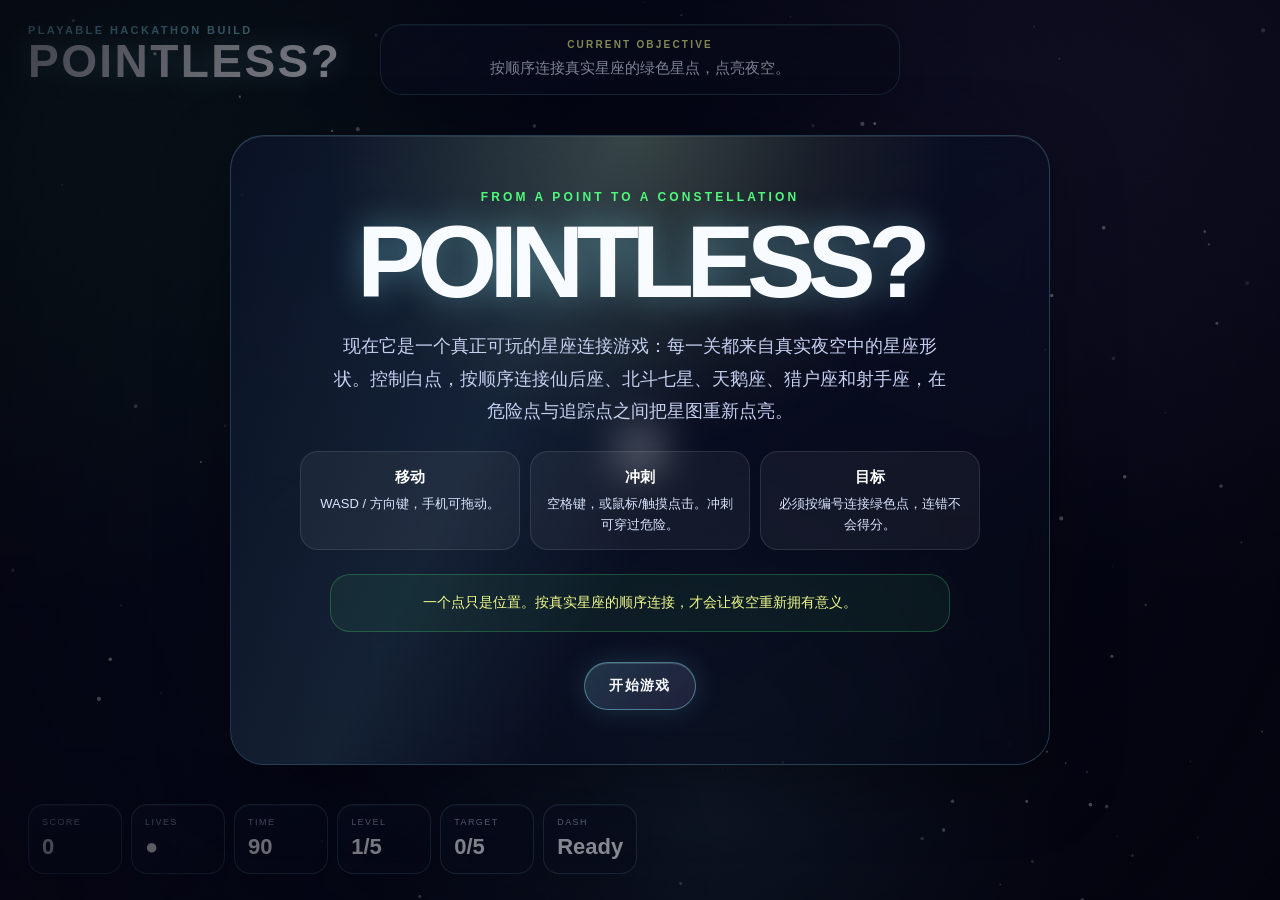
==== point-game/index.html @ 182c69a4 "Show restart prompt immediately on death" ====
<!DOCTYPE html>
<html lang="zh-CN">
<head>
  <meta charset="UTF-8">
  <meta name="viewport" content="width=device-width, initial-scale=1.0">
  <title>Pointless? — Constellation Run</title>
  <style>
    :root {
      --void: #050510;
      --text: #f8fbff;
      --muted: #95a5c8;
      --cyan: #8be9fd;
      --green: #50fa7b;
      --red: #ff5555;
      --gold: #f1fa8c;
      --violet: #bd93f9;
    }

    * {
      box-sizing: border-box;
    }

    html,
    body {
      width: 100%;
      height: 100%;
      margin: 0;
      overflow: hidden;
      background: var(--void);
      color: var(--text);
      font-family: "Trebuchet MS", "Segoe UI", sans-serif;
      user-select: none;
    }

    body::before {
      content: "";
      position: fixed;
      inset: -20%;
      background:
        radial-gradient(circle at 18% 24%, rgba(80, 250, 123, 0.13), transparent 28%),
        radial-gradient(circle at 82% 18%, rgba(189, 147, 249, 0.16), transparent 30%),
        radial-gradient(circle at 54% 78%, rgba(139, 233, 253, 0.12), transparent 26%),
        linear-gradient(135deg, #03030b 0%, #060a1f 48%, #020208 100%);
      z-index: 0;
    }

    body::after {
      content: "";
      position: fixed;
      inset: 0;
      pointer-events: none;
      opacity: 0.38;
      background-image:
        linear-gradient(rgba(255, 255, 255, 0.035) 1px, transparent 1px),
        linear-gradient(90deg, rgba(255, 255, 255, 0.032) 1px, transparent 1px);
      background-size: 46px 46px;
      mask-image: radial-gradient(circle at center, black 0%, transparent 74%);
      z-index: 1;
    }

    canvas {
      position: fixed;
      inset: 0;
      width: 100vw;
      height: 100vh;
      z-index: 2;
      touch-action: none;
    }

    .shell {
      position: relative;
      z-index: 3;
      width: 100vw;
      height: 100vh;
      pointer-events: none;
    }

    .brand {
      position: absolute;
      top: 24px;
      left: 28px;
      letter-spacing: 0.15em;
      text-transform: uppercase;
    }

    .brand__eyebrow {
      color: var(--cyan);
      font-size: 11px;
      font-weight: 800;
      opacity: 0.9;
    }

    .brand__title {
      margin-top: 4px;
      font-size: clamp(26px, 3.6vw, 56px);
      line-height: 0.92;
      font-weight: 900;
      text-shadow: 0 0 26px rgba(139, 233, 253, 0.4);
    }

    .hud {
      position: absolute;
      left: 28px;
      bottom: 26px;
      display: grid;
      grid-template-columns: repeat(6, minmax(86px, 1fr));
      gap: 9px;
      max-width: min(820px, calc(100vw - 56px));
    }

    .metric,
    .guide,
    .overlay__panel,
    .objective {
      border: 1px solid rgba(139, 233, 253, 0.22);
      background: linear-gradient(145deg, rgba(11, 18, 42, 0.76), rgba(7, 10, 24, 0.42));
      box-shadow: 0 20px 70px rgba(0, 0, 0, 0.35), inset 0 1px 0 rgba(255, 255, 255, 0.08);
      backdrop-filter: blur(18px);
    }

    .metric {
      min-height: 70px;
      padding: 12px 13px;
      border-radius: 16px;
    }

    .metric__label {
      font-size: 9px;
      color: var(--muted);
      letter-spacing: 0.16em;
      text-transform: uppercase;
    }

    .metric__value {
      margin-top: 7px;
      font-size: 22px;
      font-weight: 900;
      color: var(--text);
      white-space: nowrap;
    }

    .objective {
      position: absolute;
      left: 50%;
      top: 24px;
      transform: translateX(-50%);
      width: min(520px, calc(100vw - 56px));
      padding: 14px 18px;
      border-radius: 22px;
      text-align: center;
    }

    .objective__label {
      color: var(--gold);
      font-size: 10px;
      font-weight: 900;
      letter-spacing: 0.22em;
      text-transform: uppercase;
    }

    .objective__text {
      margin-top: 7px;
      color: #dfe7ff;
      font-size: 15px;
      line-height: 1.5;
    }

    .guide {
      display: none;
      position: absolute;
      top: 24px;
      right: 28px;
      width: min(330px, calc(100vw - 56px));
      padding: 17px;
      border-radius: 24px;
    }

    .guide h2 {
      margin: 0 0 10px;
      font-size: 15px;
      letter-spacing: 0.12em;
      text-transform: uppercase;
    }

    .guide p {
      margin: 0 0 12px;
      color: var(--muted);
      font-size: 13px;
      line-height: 1.65;
    }

    .legend {
      display: grid;
      gap: 8px;
    }

    .legend__item {
      display: flex;
      align-items: center;
      gap: 10px;
      color: #cbd5f5;
      font-size: 13px;
    }

    .dot {
      width: 10px;
      height: 10px;
      border-radius: 50%;
      box-shadow: 0 0 18px currentColor;
      flex: none;
    }

    .dot--energy { color: var(--cyan); background: var(--cyan); }
    .dot--target { color: var(--green); background: var(--green); }
    .dot--danger { color: var(--red); background: var(--red); }
    .dot--player { color: white; background: white; }
    .dot--enemy { color: var(--violet); background: var(--violet); }

    .overlay {
      position: fixed;
      inset: 0;
      z-index: 4;
      display: grid;
      place-items: center;
      padding: 24px;
      background: radial-gradient(circle at center, rgba(5, 5, 16, 0.12), rgba(5, 5, 16, 0.78));
      pointer-events: auto;
      transition: opacity 0.35s ease, transform 0.35s ease;
    }

    .overlay.is-hidden {
      opacity: 0;
      transform: scale(1.02);
      pointer-events: none;
    }

    .overlay__panel {
      width: min(820px, 100%);
      max-height: calc(100vh - 48px);
      overflow-y: auto;
      padding: clamp(24px, 5vw, 54px);
      border-radius: 34px;
      text-align: center;
      position: relative;
    }

    .overlay__panel::before {
      content: "";
      position: absolute;
      inset: 0;
      background:
        linear-gradient(115deg, transparent 0%, rgba(139, 233, 253, 0.1) 35%, transparent 54%),
        radial-gradient(circle at 50% 0%, rgba(241, 250, 140, 0.16), transparent 42%);
      pointer-events: none;
    }

    .overlay__content {
      position: relative;
      z-index: 1;
    }

    .kicker {
      margin: 0 0 12px;
      color: var(--green);
      font-size: 12px;
      font-weight: 900;
      letter-spacing: 0.26em;
      text-transform: uppercase;
    }

    h1 {
      margin: 0;
      font-size: clamp(42px, 8vw, 104px);
      line-height: 0.9;
      letter-spacing: -0.075em;
      text-transform: uppercase;
      text-shadow: 0 0 34px rgba(139, 233, 253, 0.42);
    }

    .subtitle {
      width: min(620px, 100%);
      margin: 22px auto 0;
      color: #c5cff0;
      font-size: clamp(15px, 2vw, 18px);
      line-height: 1.8;
    }

    .quote {
      margin: 24px auto 0;
      padding: 16px 18px;
      width: min(620px, 100%);
      border: 1px solid rgba(80, 250, 123, 0.24);
      border-radius: 20px;
      color: var(--gold);
      background: rgba(80, 250, 123, 0.06);
      font-size: 14px;
      line-height: 1.7;
    }

    .control-grid {
      display: grid;
      grid-template-columns: repeat(3, 1fr);
      gap: 10px;
      width: min(680px, 100%);
      margin: 24px auto 0;
    }

    .control-card {
      padding: 13px;
      border: 1px solid rgba(255, 255, 255, 0.1);
      border-radius: 18px;
      background: rgba(255, 255, 255, 0.052);
      color: #d9e4ff;
      font-size: 13px;
      line-height: 1.6;
    }

    .control-card strong {
      display: block;
      color: #fff;
      font-size: 15px;
      margin-bottom: 5px;
    }

    .button-row {
      display: flex;
      justify-content: center;
      gap: 12px;
      margin-top: 30px;
      flex-wrap: wrap;
    }

    button {
      pointer-events: auto;
      border: 1px solid rgba(139, 233, 253, 0.42);
      border-radius: 999px;
      padding: 14px 24px;
      color: var(--text);
      background: linear-gradient(135deg, rgba(139, 233, 253, 0.18), rgba(189, 147, 249, 0.12));
      box-shadow: 0 0 28px rgba(139, 233, 253, 0.16), inset 0 1px 0 rgba(255, 255, 255, 0.14);
      font-size: 14px;
      font-weight: 900;
      letter-spacing: 0.1em;
      text-transform: uppercase;
      cursor: pointer;
      transition: transform 0.2s ease, border-color 0.2s ease, box-shadow 0.2s ease;
    }

    button:hover {
      transform: translateY(-2px);
      border-color: rgba(80, 250, 123, 0.72);
      box-shadow: 0 0 36px rgba(80, 250, 123, 0.22), inset 0 1px 0 rgba(255, 255, 255, 0.18);
    }

    .restart-button {
      min-width: 190px;
      color: #06140b;
      border-color: rgba(80, 250, 123, 0.82);
      background: linear-gradient(135deg, #50fa7b, #f1fa8c);
      box-shadow: 0 0 36px rgba(80, 250, 123, 0.28), inset 0 1px 0 rgba(255, 255, 255, 0.36);
    }

    .ghost-button {
      color: #c8d3f8;
      background: rgba(255, 255, 255, 0.04);
    }

    .result-grid {
      display: grid;
      grid-template-columns: repeat(4, 1fr);
      gap: 12px;
      margin: 28px auto 0;
      max-width: 660px;
    }

    .result-card {
      padding: 14px;
      border: 1px solid rgba(255, 255, 255, 0.11);
      border-radius: 18px;
      background: rgba(255, 255, 255, 0.055);
    }

    .result-card span {
      display: block;
      color: var(--muted);
      font-size: 10px;
      letter-spacing: 0.16em;
      text-transform: uppercase;
    }

    .result-card strong {
      display: block;
      margin-top: 8px;
      font-size: 24px;
    }

    .toast {
      position: absolute;
      left: 50%;
      top: 18%;
      transform: translate(-50%, -20px);
      padding: 10px 16px;
      border-radius: 999px;
      background: rgba(5, 5, 16, 0.72);
      border: 1px solid rgba(241, 250, 140, 0.3);
      color: var(--gold);
      font-size: 13px;
      letter-spacing: 0.08em;
      opacity: 0;
      transition: opacity 0.24s ease, transform 0.24s ease;
    }

    .toast.is-visible {
      opacity: 1;
      transform: translate(-50%, 0);
    }

    .shake {
      animation: shake 0.34s ease;
    }

    @keyframes shake {
      0%, 100% { transform: translate(0, 0); }
      20% { transform: translate(-8px, 4px); }
      40% { transform: translate(7px, -5px); }
      60% { transform: translate(-5px, -3px); }
      80% { transform: translate(4px, 6px); }
    }

    @media (max-width: 980px) {
      .objective {
        top: 104px;
      }

      .guide {
        display: none;
      }

      .hud {
        left: 14px;
        right: 14px;
        bottom: 14px;
        max-width: none;
        grid-template-columns: repeat(3, 1fr);
      }
    }

    @media (max-width: 640px) {
      .brand {
        top: 16px;
        left: 16px;
      }

      .objective {
        top: 92px;
        width: calc(100vw - 28px);
        padding: 10px 12px;
      }

      .objective__text {
        font-size: 13px;
      }

      .hud {
        grid-template-columns: repeat(2, 1fr);
      }

      .metric {
        min-height: auto;
        padding: 9px 11px;
      }

      .metric__value {
        font-size: 18px;
      }

      .control-grid,
      .result-grid {
        grid-template-columns: 1fr;
      }
    }
  </style>
</head>
<body>
  <canvas id="gameCanvas"></canvas>

  <main class="shell" id="shell">
    <section class="brand" aria-label="游戏标题">
      <div class="brand__eyebrow">Playable Hackathon Build</div>
      <div class="brand__title">Pointless?</div>
    </section>

    <section class="objective" aria-label="当前目标">
      <div class="objective__label">Current Objective</div>
      <div class="objective__text" id="objectiveText">按顺序连接真实星座的绿色星点，点亮夜空。</div>
    </section>

    <aside class="guide" aria-label="游戏说明">
      <h2>真正玩法</h2>
      <p>你要按顺序连接真实星座的编号星点，收集能量，躲避敌人。从仙后座的 W 形开始，一路点亮北斗、天鹅、猎户和射手。</p>
      <div class="legend">
        <div class="legend__item"><span class="dot dot--player"></span>白点：玩家</div>
        <div class="legend__item"><span class="dot dot--target"></span>绿色编号点：下一个目标</div>
        <div class="legend__item"><span class="dot dot--energy"></span>青色点：能量与分数</div>
        <div class="legend__item"><span class="dot dot--danger"></span>红色点：危险障碍</div>
        <div class="legend__item"><span class="dot dot--enemy"></span>紫色点：追踪敌人</div>
      </div>
    </aside>

    <section class="hud" aria-label="游戏状态">
      <div class="metric">
        <div class="metric__label">Score</div>
        <div class="metric__value" id="scoreValue">0</div>
      </div>
      <div class="metric">
        <div class="metric__label">Lives</div>
        <div class="metric__value" id="livesValue">●●●</div>
      </div>
      <div class="metric">
        <div class="metric__label">Time</div>
        <div class="metric__value" id="timeValue">90</div>
      </div>
      <div class="metric">
        <div class="metric__label">Level</div>
        <div class="metric__value" id="levelValue">1/3</div>
      </div>
      <div class="metric">
        <div class="metric__label">Target</div>
        <div class="metric__value" id="targetValue">1/5</div>
      </div>
      <div class="metric">
        <div class="metric__label">Dash</div>
        <div class="metric__value" id="dashValue">Ready</div>
      </div>
    </section>

    <div class="toast" id="toast">Constellation Complete</div>
  </main>

  <section class="overlay" id="startOverlay" aria-label="开始游戏">
    <div class="overlay__panel">
      <div class="overlay__content">
        <p class="kicker">From a point to a constellation</p>
        <h1>Pointless?</h1>
        <p class="subtitle">现在它是一个真正可玩的星座连接游戏：每一关都来自真实夜空中的星座形状。控制白点，按顺序连接仙后座、北斗七星、天鹅座、猎户座和射手座，在危险点与追踪点之间把星图重新点亮。</p>
        <div class="control-grid">
          <div class="control-card"><strong>移动</strong>WASD / 方向键，手机可拖动。</div>
          <div class="control-card"><strong>冲刺</strong>空格键，或鼠标/触摸点击。冲刺可穿过危险。</div>
          <div class="control-card"><strong>目标</strong>必须按编号连接绿色点，连错不会得分。</div>
        </div>
        <div class="quote">一个点只是位置。按真实星座的顺序连接，才会让夜空重新拥有意义。</div>
        <div class="button-row">
          <button id="startButton">开始游戏</button>
        </div>
      </div>
    </div>
  </section>

  <section class="overlay is-hidden" id="endOverlay" aria-label="游戏结束">
    <div class="overlay__panel">
      <div class="overlay__content">
        <p class="kicker" id="endKicker">Run Complete</p>
        <h1 id="endTitle">Meaning</h1>
        <p class="subtitle" id="resultText">你从一个点开始，最终留下了一片星座。</p>
        <div class="result-grid">
          <div class="result-card">
            <span>Final Score</span>
            <strong id="finalScore">0</strong>
          </div>
          <div class="result-card">
            <span>Star Maps</span>
            <strong id="finalLevel">0/5</strong>
          </div>
          <div class="result-card">
            <span>Connected</span>
            <strong id="finalConnected">0</strong>
          </div>
          <div class="result-card">
            <span>Best</span>
            <strong id="bestScore">0</strong>
          </div>
        </div>
        <div class="quote">你不是为了成为最大的点，而是为了照着真实星图找到正确的连接。</div>
        <div class="button-row">
          <button class="restart-button" id="restartButton">重新开始</button>
          <button class="ghost-button" id="backButton">回到开场</button>
        </div>
      </div>
    </div>
  </section>

  <script>
    const canvas = document.getElementById('gameCanvas');
    const ctx = canvas.getContext('2d');
    const shell = document.getElementById('shell');
    const startOverlay = document.getElementById('startOverlay');
    const endOverlay = document.getElementById('endOverlay');
    const startButton = document.getElementById('startButton');
    const restartButton = document.getElementById('restartButton');
    const backButton = document.getElementById('backButton');
    const scoreValue = document.getElementById('scoreValue');
    const livesValue = document.getElementById('livesValue');
    const timeValue = document.getElementById('timeValue');
    const levelValue = document.getElementById('levelValue');
    const targetValue = document.getElementById('targetValue');
    const dashValue = document.getElementById('dashValue');
    const objectiveText = document.getElementById('objectiveText');
    const finalScore = document.getElementById('finalScore');
    const finalLevel = document.getElementById('finalLevel');
    const finalConnected = document.getElementById('finalConnected');
    const bestScore = document.getElementById('bestScore');
    const resultText = document.getElementById('resultText');
    const endKicker = document.getElementById('endKicker');
    const endTitle = document.getElementById('endTitle');
    const toast = document.getElementById('toast');

    const colors = {
      energy: '#8be9fd',
      target: '#50fa7b',
      danger: '#ff5555',
      enemy: '#bd93f9',
      gold: '#f1fa8c',
      player: '#ffffff'
    };

    const keys = new Set();
    const pointer = { active: false, x: 0, y: 0 };

    const levels = [
      {
        name: '仙后座',
        englishName: 'Cassiopeia',
        title: 'W Shape',
        description: '连接经典 W 形星图，学会按顺序让点产生形状。',
        hazards: 5,
        enemies: 0,
        energy: 8,
        timeBonus: 12,
        stars: [
          { x: 0.16, y: 0.38, label: 'Schedar' },
          { x: 0.31, y: 0.56, label: 'Caph' },
          { x: 0.48, y: 0.40, label: 'Gamma Cas' },
          { x: 0.65, y: 0.56, label: 'Ruchbah' },
          { x: 0.84, y: 0.38, label: 'Segin' }
        ],
        path: [0, 1, 2, 3, 4]
      },
      {
        name: '北斗七星',
        englishName: 'Big Dipper',
        title: 'Seven Stars',
        description: '连接斗身与斗柄，完成最容易被认出的七星勺形。',
        hazards: 8,
        enemies: 1,
        energy: 9,
        timeBonus: 16,
        stars: [
          { x: 0.18, y: 0.42, label: '天枢' },
          { x: 0.30, y: 0.30, label: '天璇' },
          { x: 0.46, y: 0.39, label: '天玑' },
          { x: 0.36, y: 0.56, label: '天权' },
          { x: 0.56, y: 0.57, label: '玉衡' },
          { x: 0.72, y: 0.48, label: '开阳' },
          { x: 0.86, y: 0.34, label: '摇光' }
        ],
        path: [0, 1, 2, 3, 4, 5, 6]
      },
      {
        name: '天鹅座',
        englishName: 'Cygnus',
        title: 'Northern Cross',
        description: '从尾羽到长颈，再展开双翼，完成北十字。',
        hazards: 10,
        enemies: 1,
        energy: 8,
        timeBonus: 18,
        stars: [
          { x: 0.50, y: 0.18, label: 'Deneb' },
          { x: 0.50, y: 0.42, label: 'Sadr' },
          { x: 0.50, y: 0.78, label: 'Albireo' },
          { x: 0.22, y: 0.46, label: 'Gienah' },
          { x: 0.78, y: 0.38, label: 'Delta Cygni' }
        ],
        path: [0, 1, 2, 1, 3, 1, 4]
      },
      {
        name: '猎户座',
        englishName: 'Orion',
        title: 'Hunter',
        description: '连接肩、腰带与脚，完成冬季夜空中最有辨识度的猎人。',
        hazards: 12,
        enemies: 2,
        energy: 8,
        timeBonus: 20,
        stars: [
          { x: 0.28, y: 0.22, label: 'Betelgeuse' },
          { x: 0.70, y: 0.25, label: 'Bellatrix' },
          { x: 0.62, y: 0.76, label: 'Rigel' },
          { x: 0.30, y: 0.72, label: 'Saiph' },
          { x: 0.42, y: 0.47, label: 'Alnitak' },
          { x: 0.50, y: 0.50, label: 'Alnilam' },
          { x: 0.58, y: 0.53, label: 'Mintaka' },
          { x: 0.49, y: 0.64, label: 'M42' }
        ],
        path: [0, 1, 6, 5, 4, 3, 2, 6, 5, 7]
      },
      {
        name: '射手座',
        englishName: 'Sagittarius',
        title: 'Teapot',
        description: '画出银河旁的茶壶：壶身、壶嘴与壶柄都要连上。',
        hazards: 11,
        enemies: 2,
        energy: 7,
        timeBonus: 22,
        stars: [
          { x: 0.28, y: 0.70, label: 'Kaus Australis' },
          { x: 0.28, y: 0.46, label: 'Kaus Media' },
          { x: 0.38, y: 0.25, label: 'Kaus Borealis' },
          { x: 0.62, y: 0.32, label: 'Phi Sgr' },
          { x: 0.72, y: 0.50, label: 'Nunki' },
          { x: 0.58, y: 0.72, label: 'Ascella' },
          { x: 0.13, y: 0.42, label: 'Alnasl' },
          { x: 0.85, y: 0.62, label: 'Tau Sgr' }
        ],
        path: [6, 1, 2, 3, 4, 7, 5, 0, 1, 4, 5]
      }
    ];

    const state = {
      mode: 'ready',
      score: 0,
      lives: 1,
      timeLeft: 90,
      connectedCount: 0,
      levelIndex: 0,
      targetIndex: 0,
      best: Number(localStorage.getItem('pointlessPlayableBest') || 0),
      targets: [],
      energies: [],
      hazards: [],
      enemies: [],
      links: [],
      particles: [],
      stars: [],
      lastTime: 0,
      toastTimer: 0,
      levelFlash: 0,
      player: {
        x: 0,
        y: 0,
        vx: 0,
        vy: 0,
        radius: 11,
        speed: 290,
        invincibleUntil: 0,
        dashCooldown: 0,
        dashTime: 0,
        dashAngle: 0
      }
    };

    function resize() {
      const dpr = Math.min(window.devicePixelRatio || 1, 2);
      canvas.width = Math.floor(window.innerWidth * dpr);
      canvas.height = Math.floor(window.innerHeight * dpr);
      canvas.style.width = window.innerWidth + 'px';
      canvas.style.height = window.innerHeight + 'px';
      ctx.setTransform(dpr, 0, 0, dpr, 0, 0);
      createStars();
    }

    function createStars() {
      const count = Math.floor(Math.min(190, Math.max(90, window.innerWidth * window.innerHeight / 8500)));
      state.stars = Array.from({ length: count }, () => ({
        x: Math.random() * window.innerWidth,
        y: Math.random() * window.innerHeight,
        size: Math.random() * 1.8 + 0.3,
        speed: Math.random() * 0.18 + 0.04,
        alpha: Math.random() * 0.55 + 0.18
      }));
    }

    function rand(min, max) {
      return Math.random() * (max - min) + min;
    }

    function clamp(value, min, max) {
      return Math.max(min, Math.min(max, value));
    }

    function distance(a, b) {
      return Math.hypot(a.x - b.x, a.y - b.y);
    }

    function isTooClose(x, y, list, minDistance) {
      return list.some((item) => Math.hypot(item.x - x, item.y - y) < minDistance);
    }

    function getPlayBounds() {
      const compact = window.innerWidth < 640;
      const paddingX = compact ? 34 : 120;
      const top = compact ? 150 : 132;
      const bottom = compact ? 178 : 142;
      return {
        x: paddingX,
        y: top,
        width: Math.max(260, window.innerWidth - paddingX * 2),
        height: Math.max(230, window.innerHeight - top - bottom)
      };
    }

    function mapConstellation(level) {
      const bounds = getPlayBounds();
      const xs = level.stars.map((star) => star.x);
      const ys = level.stars.map((star) => star.y);
      const minX = Math.min(...xs);
      const maxX = Math.max(...xs);
      const minY = Math.min(...ys);
      const maxY = Math.max(...ys);
      const sourceWidth = Math.max(0.01, maxX - minX);
      const sourceHeight = Math.max(0.01, maxY - minY);
      const scale = Math.min(bounds.width / sourceWidth, bounds.height / sourceHeight);
      const width = sourceWidth * scale;
      const height = sourceHeight * scale;
      const offsetX = bounds.x + (bounds.width - width) / 2;
      const offsetY = bounds.y + (bounds.height - height) / 2;
      return level.stars.map((star) => ({
        x: offsetX + (star.x - minX) * scale,
        y: offsetY + (star.y - minY) * scale,
        label: star.label
      }));
    }

    function distanceToSegment(point, a, b) {
      const dx = b.x - a.x;
      const dy = b.y - a.y;
      const lengthSq = dx * dx + dy * dy;
      if (!lengthSq) return Math.hypot(point.x - a.x, point.y - a.y);
      const t = clamp(((point.x - a.x) * dx + (point.y - a.y) * dy) / lengthSq, 0, 1);
      const x = a.x + dx * t;
      const y = a.y + dy * t;
      return Math.hypot(point.x - x, point.y - y);
    }

    function getNearestPathDistance(position) {
      let nearest = Infinity;
      for (let i = 1; i < state.targets.length; i += 1) {
        nearest = Math.min(nearest, distanceToSegment(position, state.targets[i - 1], state.targets[i]));
      }
      return nearest;
    }

    function isNearConstellationPath(position, distanceLimit = 58) {
      return getNearestPathDistance(position) < distanceLimit;
    }

    function randomPosition(existing, minDistance = 95, options = {}) {
      const bounds = getPlayBounds();
      const avoidPath = Boolean(options.avoidPath);
      const pathDistance = options.pathDistance || 58;
      let bestPosition = null;
      let bestScore = -Infinity;
      for (let i = 0; i < 120; i += 1) {
        const x = rand(bounds.x, bounds.x + bounds.width);
        const y = rand(bounds.y, bounds.y + bounds.height);
        const position = { x, y };
        const nearestObject = existing.reduce((nearest, item) => Math.min(nearest, Math.hypot(item.x - x, item.y - y)), Infinity);
        const nearestPath = avoidPath ? getNearestPathDistance(position) : pathDistance + 80;
        const score = nearestObject + nearestPath * 0.85;
        if (score > bestScore) {
          bestScore = score;
          bestPosition = position;
        }
        if (nearestObject < minDistance) continue;
        if (avoidPath && nearestPath < pathDistance) continue;
        return position;
      }
      return bestPosition || {
        x: rand(bounds.x, bounds.x + bounds.width),
        y: rand(bounds.y, bounds.y + bounds.height)
      };
    }

    function createBurst(x, y, color, amount = 18, force = 1) {
      for (let i = 0; i < amount; i += 1) {
        const angle = Math.random() * Math.PI * 2;
        const speed = rand(0.8, 4.4) * force;
        state.particles.push({
          x,
          y,
          vx: Math.cos(angle) * speed,
          vy: Math.sin(angle) * speed,
          radius: rand(1.1, 3.7),
          life: rand(0.45, 0.95),
          maxLife: 1,
          color
        });
      }
    }

    function resetGame() {
      state.mode = 'playing';
      state.score = 0;
      state.lives = 1;
      state.timeLeft = 90;
      state.connectedCount = 0;
      state.levelIndex = 0;
      state.targetIndex = 0;
      state.links = [];
      state.particles = [];
      state.toastTimer = 0;
      state.levelFlash = 0;
      const player = state.player;
      player.x = window.innerWidth / 2;
      player.y = window.innerHeight / 2;
      player.vx = 0;
      player.vy = 0;
      player.invincibleUntil = performance.now() + 900;
      player.dashCooldown = 0;
      player.dashTime = 0;
      loadLevel(0);
      updateHud();
      showToast('从第一颗星开始点亮星座');
    }

    function placePlayerForLevel(mappedStars, level) {
      const firstStar = mappedStars[level.path[0]];
      const bounds = getPlayBounds();
      const center = {
        x: bounds.x + bounds.width / 2,
        y: bounds.y + bounds.height / 2
      };
      let dx = center.x - firstStar.x;
      let dy = center.y - firstStar.y;
      let len = Math.hypot(dx, dy);
      if (len < 1) {
        dx = 0;
        dy = 1;
        len = 1;
      }
      const player = state.player;
      player.x = clamp(firstStar.x + dx / len * 92, 24, window.innerWidth - 24);
      player.y = clamp(firstStar.y + dy / len * 92, 24, window.innerHeight - 24);
      player.vx = 0;
      player.vy = 0;
      player.dashTime = 0;
      player.dashCooldown = 0;
      player.invincibleUntil = performance.now() + 900;
      pointer.active = false;
    }

    function loadLevel(index) {
      state.levelIndex = index;
      state.targetIndex = 0;
      state.targets = [];
      state.energies = [];
      state.hazards = [];
      state.enemies = [];
      state.links = [];
      const level = levels[index];
      const compactScale = window.innerWidth < 640 ? 0.65 : window.innerWidth < 900 ? 0.82 : 1;
      const hazardCount = Math.max(3, Math.round(level.hazards * compactScale));
      const enemyCount = Math.min(level.enemies, window.innerWidth < 640 ? 1 : level.enemies);
      const energyCount = Math.max(5, Math.round(level.energy * (window.innerWidth < 640 ? 0.85 : 1)));
      const mappedStars = mapConstellation(level);
      placePlayerForLevel(mappedStars, level);
      const occupied = [{ x: state.player.x, y: state.player.y }];
      level.path.forEach((starIndex, orderIndex) => {
        const star = mappedStars[starIndex];
        const target = {
          x: star.x,
          y: star.y,
          radius: 15,
          order: orderIndex + 1,
          starIndex,
          label: star.label,
          pulse: rand(0, Math.PI * 2),
          done: false
        };
        occupied.push(target);
        state.targets.push(target);
      });
      for (let i = 0; i < energyCount; i += 1) {
        const position = randomPosition(occupied, 72);
        occupied.push(position);
        state.energies.push({ x: position.x, y: position.y, radius: 8, pulse: rand(0, Math.PI * 2) });
      }
      for (let i = 0; i < hazardCount; i += 1) {
        const position = randomPosition(occupied, 76, { avoidPath: true, pathDistance: 62 });
        occupied.push(position);
        state.hazards.push({
          x: position.x,
          y: position.y,
          radius: rand(14, 20),
          pulse: rand(0, Math.PI * 2),
          spin: rand(-1.2, 1.2),
          type: 'hazard'
        });
      }
      for (let i = 0; i < enemyCount; i += 1) {
        const position = randomPosition(occupied, 130, { avoidPath: true, pathDistance: 70 });
        occupied.push(position);
        state.enemies.push({
          x: position.x,
          y: position.y,
          vx: 0,
          vy: 0,
          radius: 13,
          speed: 72 + index * 16 + i * 8,
          pulse: rand(0, Math.PI * 2),
          type: 'enemy'
        });
      }
      objectiveText.textContent = `第 ${index + 1} 个星座：${level.name}（${level.title}）。${level.description}`;
      state.levelFlash = 1;
    }

    function completeLevel() {
      const level = levels[state.levelIndex];
      const bonus = 450 + state.levelIndex * 250 + Math.ceil(state.timeLeft) * 3;
      state.score += bonus;
      state.timeLeft += level.timeBonus;
      createBurst(state.player.x, state.player.y, colors.gold, 80, 1.8);
      showToast(`${level.name} 点亮 +${bonus}`);
      if (state.levelIndex >= levels.length - 1) {
        endGame(true);
        return;
      }
      state.player.invincibleUntil = performance.now() + 900;
      loadLevel(state.levelIndex + 1);
    }

    function collectTarget(target, now) {
      if (target.done) return;
      const expected = state.targets[state.targetIndex];
      if (target !== expected) {
        showToast(`先连接 ${expected.label}`);
        state.score = Math.max(0, state.score - 20);
        createBurst(target.x, target.y, colors.red, 12, 0.7);
        return;
      }
      target.done = true;
      state.targetIndex += 1;
      state.connectedCount += 1;
      state.score += 110 + state.levelIndex * 25;
      state.links.push({ x: target.x, y: target.y, time: now, level: state.levelIndex });
      createBurst(target.x, target.y, colors.target, 36, 1.15);
      if (state.targetIndex >= state.targets.length) {
        completeLevel();
      } else {
        showToast(`点亮 ${target.label}，下一个：${state.targets[state.targetIndex].label}`);
      }
    }

    function collectEnergy(energy) {
      state.score += 35;
      state.player.dashCooldown = Math.max(0, state.player.dashCooldown - 0.75);
      createBurst(energy.x, energy.y, colors.energy, 18, 0.9);
      showToast('能量 +35，冲刺冷却缩短');
    }

    function takeDamage(now, source) {
      const player = state.player;
      if (now < player.invincibleUntil || player.dashTime > 0) return;
      state.lives -= 1;
      player.invincibleUntil = now + 1300;
      state.score = Math.max(0, state.score - 80);
      createBurst(source.x, source.y, colors.red, 34, 1.2);
      shell.classList.remove('shake');
      void shell.offsetWidth;
      shell.classList.add('shake');
      const message = source.type === 'enemy' ? '追踪星点撞上你了，点击重新开始再试一次' : '危险星点干扰了连线，点击重新开始再试一次';
      showToast(message);
      if (state.lives <= 0) {
        state.lives = 0;
        clearInput();
        endGame(false);
      }
    }

    function tryDash() {
      const player = state.player;
      if (state.mode !== 'playing' || player.dashCooldown > 0) return;
      const angle = Math.atan2(player.vy, player.vx);
      player.dashAngle = Math.abs(player.vx) + Math.abs(player.vy) > 0.01 ? angle : -Math.PI / 2;
      player.dashTime = 0.18;
      player.dashCooldown = 2.2;
      player.invincibleUntil = performance.now() + 260;
      createBurst(player.x, player.y, colors.player, 16, 0.9);
    }

    function updatePlayer(delta) {
      const player = state.player;
      let inputX = 0;
      let inputY = 0;
      if (keys.has('KeyA') || keys.has('ArrowLeft')) inputX -= 1;
      if (keys.has('KeyD') || keys.has('ArrowRight')) inputX += 1;
      if (keys.has('KeyW') || keys.has('ArrowUp')) inputY -= 1;
      if (keys.has('KeyS') || keys.has('ArrowDown')) inputY += 1;
      if (pointer.active) {
        const dx = pointer.x - player.x;
        const dy = pointer.y - player.y;
        const len = Math.hypot(dx, dy);
        if (len > 8) {
          inputX += dx / len;
          inputY += dy / len;
        }
      }
      const length = Math.hypot(inputX, inputY) || 1;
      inputX /= length;
      inputY /= length;
      const dashSpeed = player.dashTime > 0 ? 760 : 0;
      if (player.dashTime > 0) {
        player.vx = Math.cos(player.dashAngle) * dashSpeed;
        player.vy = Math.sin(player.dashAngle) * dashSpeed;
        player.dashTime -= delta;
      } else {
        player.vx = inputX * player.speed;
        player.vy = inputY * player.speed;
      }
      player.x = clamp(player.x + player.vx * delta, 18, window.innerWidth - 18);
      player.y = clamp(player.y + player.vy * delta, 18, window.innerHeight - 18);
      player.dashCooldown = Math.max(0, player.dashCooldown - delta);
    }

    function updateEnemies(delta) {
      const player = state.player;
      state.enemies.forEach((enemy) => {
        const dx = player.x - enemy.x;
        const dy = player.y - enemy.y;
        const len = Math.hypot(dx, dy) || 1;
        const avoidDash = player.dashTime > 0 ? -0.6 : 1;
        enemy.vx += (dx / len) * enemy.speed * delta * 2.4 * avoidDash;
        enemy.vy += (dy / len) * enemy.speed * delta * 2.4 * avoidDash;
        const speed = Math.hypot(enemy.vx, enemy.vy);
        const maxSpeed = enemy.speed;
        if (speed > maxSpeed) {
          enemy.vx = enemy.vx / speed * maxSpeed;
          enemy.vy = enemy.vy / speed * maxSpeed;
        }
        enemy.x = clamp(enemy.x + enemy.vx * delta, 18, window.innerWidth - 18);
        enemy.y = clamp(enemy.y + enemy.vy * delta, 18, window.innerHeight - 18);
        enemy.vx *= 0.985;
        enemy.vy *= 0.985;
        enemy.pulse += delta * 4;
      });
    }

    function updateCollisions(now) {
      const player = state.player;
      state.targets.forEach((target) => {
        target.pulse += 0.045;
        if (!target.done && distance(player, target) < player.radius + target.radius + 5) collectTarget(target, now);
      });
      state.energies = state.energies.filter((energy) => {
        energy.pulse += 0.055;
        if (distance(player, energy) < player.radius + energy.radius + 5) {
          collectEnergy(energy);
          return false;
        }
        return true;
      });
      state.hazards.forEach((hazard) => {
        hazard.pulse += 0.045;
        if (distance(player, hazard) < player.radius + hazard.radius + 3) takeDamage(now, hazard);
      });
      state.enemies.forEach((enemy) => {
        if (distance(player, enemy) < player.radius + enemy.radius + 3) takeDamage(now, enemy);
      });
    }

    function updateParticles(delta) {
      state.particles = state.particles.filter((particle) => {
        particle.x += particle.vx * delta * 60;
        particle.y += particle.vy * delta * 60;
        particle.vx *= 0.985;
        particle.vy *= 0.985;
        particle.life -= delta;
        return particle.life > 0;
      });
    }

    function update(delta, now) {
      if (state.mode !== 'playing') return;
      state.timeLeft -= delta;
      if (state.timeLeft <= 0) {
        state.timeLeft = 0;
        endGame(false);
        return;
      }
      updatePlayer(delta);
      updateEnemies(delta);
      updateCollisions(now);
      updateParticles(delta);
      if (state.toastTimer > 0) {
        state.toastTimer -= delta;
        if (state.toastTimer <= 0) toast.classList.remove('is-visible');
      }
      state.levelFlash = Math.max(0, state.levelFlash - delta);
      updateHud();
    }

    function updateHud() {
      const targetTotal = state.targets.length || levels[state.levelIndex].path.length;
      scoreValue.textContent = state.score;
      livesValue.textContent = '●'.repeat(Math.max(0, state.lives)) || '0';
      timeValue.textContent = Math.max(0, Math.ceil(state.timeLeft));
      levelValue.textContent = `${Math.min(state.levelIndex + 1, levels.length)}/${levels.length}`;
      targetValue.textContent = `${Math.min(state.targetIndex, targetTotal)}/${targetTotal}`;
      dashValue.textContent = state.player.dashCooldown <= 0 ? 'Ready' : state.player.dashCooldown.toFixed(1) + 's';
    }

    function drawGlowCircle(x, y, radius, color, alpha = 1) {
      const safeAlpha = clamp(alpha, 0, 1);
      const hexAlpha = Math.floor(safeAlpha * 190).toString(16).padStart(2, '0');
      const gradient = ctx.createRadialGradient(x, y, 0, x, y, radius * 4.2);
      gradient.addColorStop(0, color);
      gradient.addColorStop(0.18, color + hexAlpha);
      gradient.addColorStop(1, color + '00');
      ctx.fillStyle = gradient;
      ctx.beginPath();
      ctx.arc(x, y, radius * 4.2, 0, Math.PI * 2);
      ctx.fill();
      ctx.globalAlpha = safeAlpha;
      ctx.fillStyle = color;
      ctx.beginPath();
      ctx.arc(x, y, radius, 0, Math.PI * 2);
      ctx.fill();
      ctx.globalAlpha = 1;
    }

    function drawBackground(delta) {
      ctx.clearRect(0, 0, window.innerWidth, window.innerHeight);
      state.stars.forEach((star) => {
        star.y += star.speed * delta * 22;
        if (star.y > window.innerHeight + 5) {
          star.y = -5;
          star.x = Math.random() * window.innerWidth;
        }
        ctx.globalAlpha = star.alpha;
        ctx.fillStyle = '#ffffff';
        ctx.beginPath();
        ctx.arc(star.x, star.y, star.size, 0, Math.PI * 2);
        ctx.fill();
      });
      ctx.globalAlpha = 1;
    }

    function drawTemplatePath() {
      if (state.targets.length < 2) return;
      ctx.save();
      ctx.lineWidth = 1.5;
      ctx.strokeStyle = 'rgba(139, 233, 253, 0.2)';
      ctx.setLineDash([7, 10]);
      ctx.beginPath();
      state.targets.forEach((target, index) => {
        if (index === 0) ctx.moveTo(target.x, target.y);
        else ctx.lineTo(target.x, target.y);
      });
      ctx.stroke();
      ctx.setLineDash([]);
      ctx.restore();
    }

    function drawPath() {
      const completed = state.targets.filter((target) => target.done);
      if (!completed.length) return;
      ctx.save();
      ctx.lineWidth = 3;
      ctx.shadowBlur = 24;
      ctx.shadowColor = colors.target;
      ctx.strokeStyle = 'rgba(80, 250, 123, 0.76)';
      ctx.beginPath();
      completed.forEach((target, index) => {
        if (index === 0) ctx.moveTo(target.x, target.y);
        else ctx.lineTo(target.x, target.y);
      });
      if (state.mode === 'playing') ctx.lineTo(state.player.x, state.player.y);
      ctx.stroke();
      ctx.restore();
    }

    function drawTargets() {
      const expected = state.targets[state.targetIndex];
      state.targets.forEach((target) => {
        const active = target === expected;
        const color = target.done ? colors.gold : active ? colors.target : '#37586b';
        const alpha = target.done ? 0.85 : active ? 1 : 0.42;
        const pulse = Math.sin(target.pulse) * 2.5;
        drawGlowCircle(target.x, target.y, target.radius + pulse * 0.2, color, alpha);
        ctx.save();
        ctx.strokeStyle = active ? 'rgba(241, 250, 140, 0.88)' : 'rgba(139, 233, 253, 0.22)';
        ctx.lineWidth = active ? 2.5 : 1.5;
        ctx.beginPath();
        ctx.arc(target.x, target.y, target.radius + 13 + pulse, 0, Math.PI * 2);
        ctx.stroke();
        ctx.fillStyle = target.done ? '#050510' : active ? '#06140b' : '#8a95aa';
        ctx.font = '900 13px Trebuchet MS';
        ctx.textAlign = 'center';
        ctx.textBaseline = 'middle';
        ctx.fillText(target.order, target.x, target.y + 0.5);
        ctx.restore();
      });
    }

    function drawEnergies() {
      state.energies.forEach((energy) => {
        const pulse = Math.sin(energy.pulse) * 1.8;
        drawGlowCircle(energy.x, energy.y, energy.radius + pulse * 0.2, colors.energy, 0.85);
      });
    }

    function drawHazards(now) {
      state.hazards.forEach((hazard) => {
        const pulse = Math.sin(hazard.pulse) * 2.2;
        ctx.save();
        ctx.translate(hazard.x, hazard.y);
        ctx.rotate(now / 900 * hazard.spin);
        ctx.strokeStyle = 'rgba(255, 85, 85, 0.64)';
        ctx.lineWidth = 2;
        ctx.shadowBlur = 18;
        ctx.shadowColor = colors.danger;
        ctx.beginPath();
        for (let i = 0; i < 4; i += 1) {
          const angle = i * Math.PI / 2;
          const x = Math.cos(angle) * (hazard.radius + 8 + pulse);
          const y = Math.sin(angle) * (hazard.radius + 8 + pulse);
          if (i === 0) ctx.moveTo(x, y);
          else ctx.lineTo(x, y);
        }
        ctx.closePath();
        ctx.stroke();
        ctx.restore();
        drawGlowCircle(hazard.x, hazard.y, hazard.radius * 0.55, colors.danger, 0.84);
      });
    }

    function drawEnemies() {
      state.enemies.forEach((enemy) => {
        const pulse = Math.sin(enemy.pulse) * 2;
        drawGlowCircle(enemy.x, enemy.y, enemy.radius + pulse * 0.2, colors.enemy, 0.9);
        ctx.save();
        ctx.strokeStyle = 'rgba(189, 147, 249, 0.62)';
        ctx.lineWidth = 2;
        ctx.beginPath();
        ctx.arc(enemy.x, enemy.y, enemy.radius + 10 + pulse, 0, Math.PI * 2);
        ctx.stroke();
        ctx.restore();
      });
    }

    function drawParticles() {
      state.particles.forEach((particle) => {
        const alpha = Math.max(0, particle.life / particle.maxLife);
        ctx.globalAlpha = alpha;
        drawGlowCircle(particle.x, particle.y, particle.radius, particle.color, alpha);
      });
      ctx.globalAlpha = 1;
    }

    function drawPlayer(now) {
      const player = state.player;
      const invincible = now < player.invincibleUntil || player.dashTime > 0;
      const blink = invincible ? 0.55 + Math.sin(now / 65) * 0.26 : 1;
      if (Math.abs(player.vx) + Math.abs(player.vy) > 1) {
        ctx.save();
        ctx.strokeStyle = player.dashTime > 0 ? 'rgba(241, 250, 140, 0.72)' : 'rgba(255, 255, 255, 0.18)';
        ctx.lineWidth = player.dashTime > 0 ? 8 : 3;
        ctx.lineCap = 'round';
        ctx.beginPath();
        ctx.moveTo(player.x - player.vx * 0.055, player.y - player.vy * 0.055);
        ctx.lineTo(player.x - player.vx * 0.018, player.y - player.vy * 0.018);
        ctx.stroke();
        ctx.restore();
      }
      drawGlowCircle(player.x, player.y, player.radius + Math.sin(now / 120) * 1.4, colors.player, blink);
      ctx.save();
      ctx.strokeStyle = invincible ? 'rgba(241, 250, 140, 0.82)' : 'rgba(139, 233, 253, 0.42)';
      ctx.lineWidth = 2;
      ctx.beginPath();
      ctx.arc(player.x, player.y, player.radius + 13 + Math.sin(now / 150) * 3, 0, Math.PI * 2);
      ctx.stroke();
      ctx.restore();
    }

    function drawLevelFlash() {
      if (state.levelFlash <= 0) return;
      ctx.save();
      ctx.globalAlpha = state.levelFlash * 0.16;
      ctx.fillStyle = colors.gold;
      ctx.fillRect(0, 0, window.innerWidth, window.innerHeight);
      ctx.restore();
    }

    function draw(delta, now) {
      drawBackground(delta);
      drawTemplatePath();
      drawPath();
      drawTargets();
      drawEnergies();
      drawHazards(now);
      drawEnemies();
      drawParticles();
      drawPlayer(now);
      drawLevelFlash();
    }

    function loop(now) {
      const delta = Math.min(0.033, (now - state.lastTime) / 1000 || 0.016);
      state.lastTime = now;
      update(delta, now);
      draw(delta, now);
      requestAnimationFrame(loop);
    }

    function showToast(message) {
      toast.textContent = message;
      toast.classList.add('is-visible');
      state.toastTimer = 1.5;
    }

    function endGame(won) {
      if (state.mode === 'ended') return;
      state.mode = 'ended';
      const completedLevels = won ? levels.length : state.levelIndex;
      state.best = Math.max(state.best, state.score);
      localStorage.setItem('pointlessPlayableBest', String(state.best));
      finalScore.textContent = state.score;
      finalLevel.textContent = `${completedLevels}/${levels.length}`;
      finalConnected.textContent = state.connectedCount;
      bestScore.textContent = state.best;
      endKicker.textContent = won ? 'Constellation Complete' : 'Run Failed';
      endTitle.textContent = won ? 'Meaning' : 'Try Again';
      resultText.textContent = won
        ? '你点亮了仙后座、北斗七星、天鹅座、猎户座和射手座：一个点最终重新描出了真实夜空。'
        : state.connectedCount >= 12
          ? '差一点就能点亮完整星图。你已经找到真实星座的连接节奏了。'
          : '这次星图还不够稳定。下一局先看绿色编号和幽灵线，再用冲刺穿过危险。';
      endOverlay.classList.remove('is-hidden');
      updateHud();
    }

    function clearInput() {
      keys.clear();
      pointer.active = false;
    }

    function startGame() {
      clearInput();
      startOverlay.classList.add('is-hidden');
      endOverlay.classList.add('is-hidden');
      resetGame();
    }

    function setPointer(clientX, clientY, active) {
      pointer.x = clientX;
      pointer.y = clientY;
      pointer.active = active;
    }

    window.addEventListener('resize', resize);
    window.addEventListener('blur', clearInput);
    document.addEventListener('visibilitychange', () => {
      if (document.hidden) clearInput();
    });
    window.addEventListener('keydown', (event) => {
      if (['KeyW', 'KeyA', 'KeyS', 'KeyD', 'ArrowUp', 'ArrowDown', 'ArrowLeft', 'ArrowRight', 'Space'].includes(event.code)) {
        event.preventDefault();
      }
      if (event.code === 'Space') tryDash();
      keys.add(event.code);
    });
    window.addEventListener('keyup', (event) => keys.delete(event.code));
    window.addEventListener('mousedown', (event) => {
      setPointer(event.clientX, event.clientY, true);
      tryDash();
    });
    window.addEventListener('mousemove', (event) => {
      if (pointer.active) setPointer(event.clientX, event.clientY, true);
    });
    window.addEventListener('mouseup', () => setPointer(pointer.x, pointer.y, false));
    window.addEventListener('touchstart', (event) => {
      const touch = event.touches[0];
      if (touch) {
        setPointer(touch.clientX, touch.clientY, true);
        tryDash();
      }
    }, { passive: true });
    window.addEventListener('touchmove', (event) => {
      const touch = event.touches[0];
      if (touch) setPointer(touch.clientX, touch.clientY, true);
    }, { passive: true });
    window.addEventListener('touchend', () => setPointer(pointer.x, pointer.y, false));

    startButton.addEventListener('click', startGame);
    restartButton.addEventListener('click', startGame);
    backButton.addEventListener('click', () => {
      clearInput();
      state.mode = 'ready';
      endOverlay.classList.add('is-hidden');
      startOverlay.classList.remove('is-hidden');
    });

    resize();
    state.player.x = window.innerWidth / 2;
    state.player.y = window.innerHeight / 2;
    bestScore.textContent = state.best;
    updateHud();
    requestAnimationFrame(loop);
  </script>
</body>
</html>
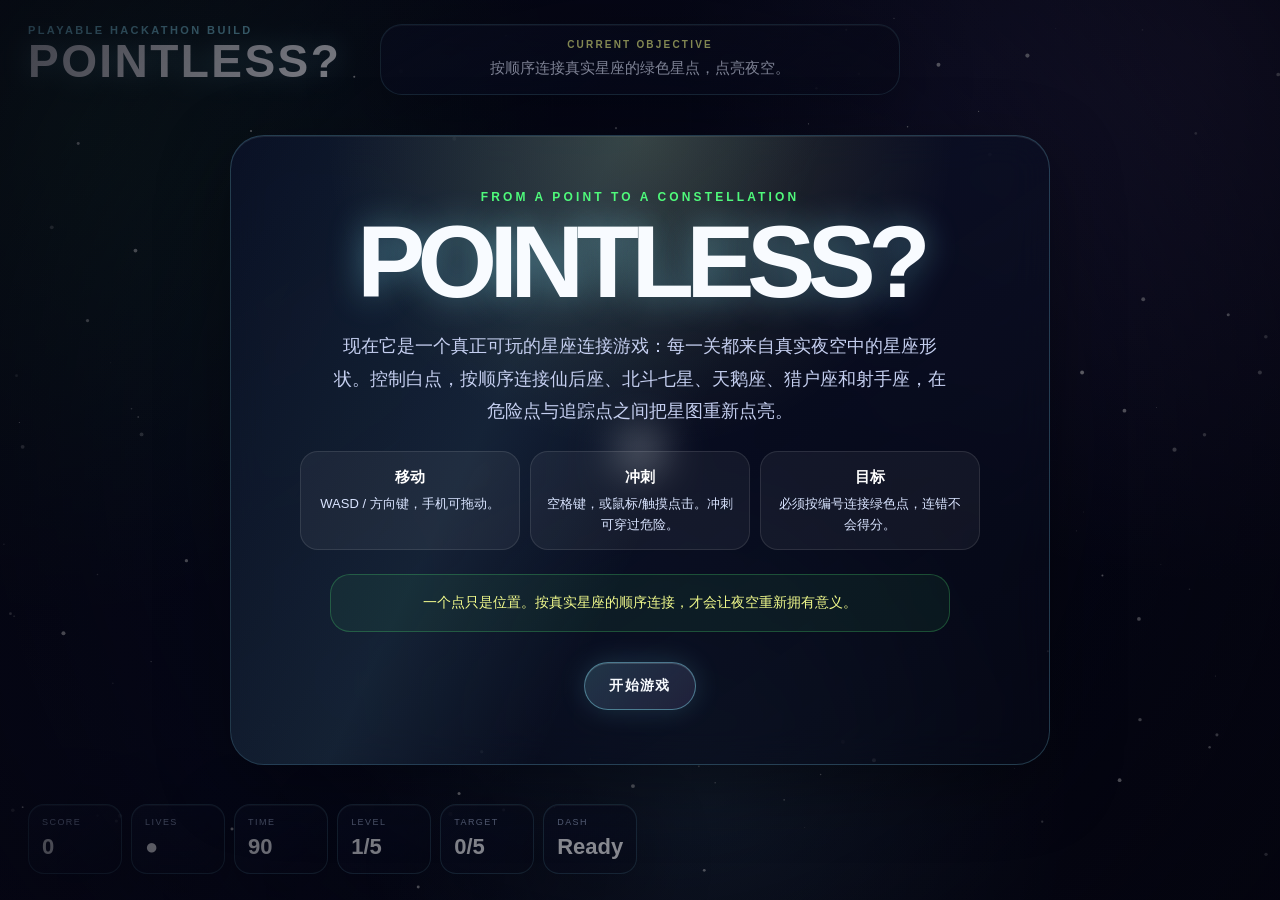
==== commit 935af24a: "Fix mobile touch and restart player reset" ====
--- a/point-game/index.html
+++ b/point-game/index.html
@@ -625,6 +625,7 @@
 
     const keys = new Set();
     const pointer = { active: false, x: 0, y: 0 };
+    const touchState = { active: false, startX: 0, startY: 0, x: 0, y: 0, startTime: 0, moved: false };
 
     const levels = [
       {
@@ -1079,15 +1080,25 @@
       }
     }
 
-    function tryDash() {
+    function tryDash(angleOverride) {
       const player = state.player;
       if (state.mode !== 'playing' || player.dashCooldown > 0) return;
-      const angle = Math.atan2(player.vy, player.vx);
-      player.dashAngle = Math.abs(player.vx) + Math.abs(player.vy) > 0.01 ? angle : -Math.PI / 2;
+      const hasOverride = Number.isFinite(angleOverride);
+      const isMoving = Math.abs(player.vx) + Math.abs(player.vy) > 0.01;
+      const angle = hasOverride ? angleOverride : Math.atan2(player.vy, player.vx);
+      player.dashAngle = hasOverride || isMoving ? angle : -Math.PI / 2;
       player.dashTime = 0.18;
       player.dashCooldown = 2.2;
       player.invincibleUntil = performance.now() + 260;
       createBurst(player.x, player.y, colors.player, 16, 0.9);
+    }
+
+    function tryDashToward(clientX, clientY) {
+      const player = state.player;
+      const dx = clientX - player.x;
+      const dy = clientY - player.y;
+      const len = Math.hypot(dx, dy);
+      tryDash(len > 8 ? Math.atan2(dy, dx) : undefined);
     }
 
     function updatePlayer(delta) {
@@ -1444,6 +1455,8 @@
     function clearInput() {
       keys.clear();
       pointer.active = false;
+      touchState.active = false;
+      touchState.moved = false;
     }
 
     function startGame() {
@@ -1474,7 +1487,7 @@
     window.addEventListener('keyup', (event) => keys.delete(event.code));
     window.addEventListener('mousedown', (event) => {
       setPointer(event.clientX, event.clientY, true);
-      tryDash();
+      tryDashToward(event.clientX, event.clientY);
     });
     window.addEventListener('mousemove', (event) => {
       if (pointer.active) setPointer(event.clientX, event.clientY, true);
@@ -1483,15 +1496,36 @@
     window.addEventListener('touchstart', (event) => {
       const touch = event.touches[0];
       if (touch) {
+        touchState.active = true;
+        touchState.startX = touch.clientX;
+        touchState.startY = touch.clientY;
+        touchState.x = touch.clientX;
+        touchState.y = touch.clientY;
+        touchState.startTime = performance.now();
+        touchState.moved = false;
         setPointer(touch.clientX, touch.clientY, true);
-        tryDash();
-      }
-    }, { passive: true });
+      }
+    }, { passive: false });
     window.addEventListener('touchmove', (event) => {
       const touch = event.touches[0];
-      if (touch) setPointer(touch.clientX, touch.clientY, true);
-    }, { passive: true });
-    window.addEventListener('touchend', () => setPointer(pointer.x, pointer.y, false));
+      if (touch) {
+        const dx = touch.clientX - touchState.startX;
+        const dy = touch.clientY - touchState.startY;
+        if (Math.hypot(dx, dy) > 16) touchState.moved = true;
+        touchState.x = touch.clientX;
+        touchState.y = touch.clientY;
+        setPointer(touch.clientX, touch.clientY, true);
+      }
+    }, { passive: false });
+    window.addEventListener('touchend', () => {
+      const tapDuration = performance.now() - touchState.startTime;
+      const tapDistance = Math.hypot(touchState.x - touchState.startX, touchState.y - touchState.startY);
+      const isTap = touchState.active && !touchState.moved && tapDuration < 260 && tapDistance <= 16;
+      setPointer(pointer.x, pointer.y, false);
+      if (isTap) tryDashToward(touchState.x, touchState.y);
+      touchState.active = false;
+      touchState.moved = false;
+    });
 
     startButton.addEventListener('click', startGame);
     restartButton.addEventListener('click', startGame);
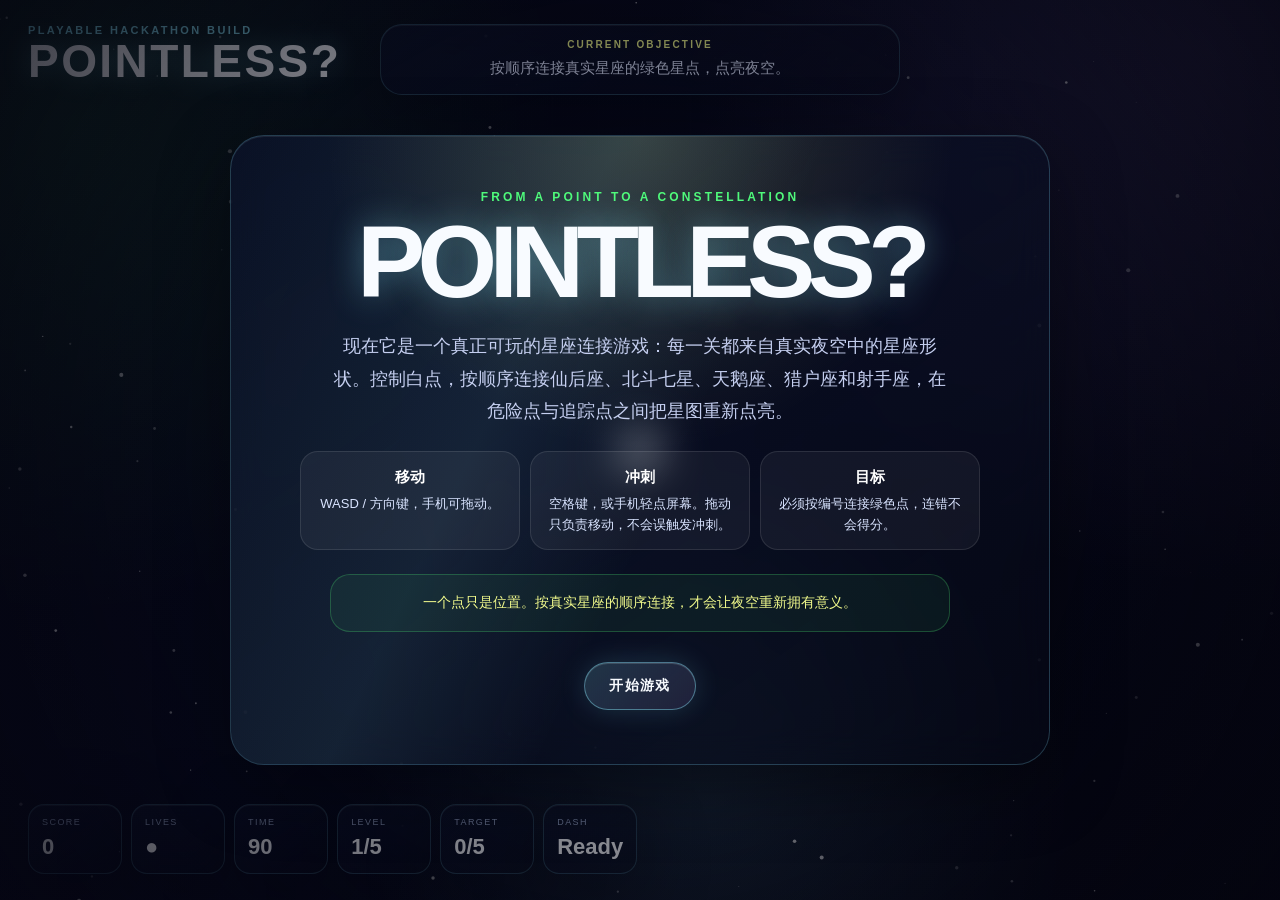
==== commit 1c78a4f4: "Fix restart player visibility on mobile" ====
--- a/point-game/index.html
+++ b/point-game/index.html
@@ -225,13 +225,20 @@
       padding: 24px;
       background: radial-gradient(circle at center, rgba(5, 5, 16, 0.12), rgba(5, 5, 16, 0.78));
       pointer-events: auto;
-      transition: opacity 0.35s ease, transform 0.35s ease;
+      visibility: visible;
+      transition: opacity 0.35s ease, transform 0.35s ease, visibility 0s linear 0s;
     }
 
     .overlay.is-hidden {
       opacity: 0;
       transform: scale(1.02);
       pointer-events: none;
+      visibility: hidden;
+      transition: opacity 0.18s ease, transform 0.18s ease, visibility 0s linear 0.18s;
+    }
+
+    .overlay.is-instant {
+      transition: none;
     }
 
     .overlay__panel {
@@ -545,7 +552,7 @@
         <p class="subtitle">现在它是一个真正可玩的星座连接游戏：每一关都来自真实夜空中的星座形状。控制白点，按顺序连接仙后座、北斗七星、天鹅座、猎户座和射手座，在危险点与追踪点之间把星图重新点亮。</p>
         <div class="control-grid">
           <div class="control-card"><strong>移动</strong>WASD / 方向键，手机可拖动。</div>
-          <div class="control-card"><strong>冲刺</strong>空格键，或鼠标/触摸点击。冲刺可穿过危险。</div>
+          <div class="control-card"><strong>冲刺</strong>空格键，或手机轻点屏幕。拖动只负责移动，不会误触发冲刺。</div>
           <div class="control-card"><strong>目标</strong>必须按编号连接绿色点，连错不会得分。</div>
         </div>
         <div class="quote">一个点只是位置。按真实星座的顺序连接，才会让夜空重新拥有意义。</div>
@@ -626,6 +633,7 @@
     const keys = new Set();
     const pointer = { active: false, x: 0, y: 0 };
     const touchState = { active: false, startX: 0, startY: 0, x: 0, y: 0, startTime: 0, moved: false };
+    let suppressInputUntil = 0;
 
     const levels = [
       {
@@ -787,7 +795,9 @@
     }
 
     function clamp(value, min, max) {
-      return Math.max(min, Math.min(max, value));
+      const low = Math.min(min, max);
+      const high = Math.max(min, max);
+      return Math.max(low, Math.min(high, value));
     }
 
     function distance(a, b) {
@@ -803,11 +813,13 @@
       const paddingX = compact ? 34 : 120;
       const top = compact ? 150 : 132;
       const bottom = compact ? 178 : 142;
+      const safeWidth = Math.max(140, window.innerWidth - paddingX * 2);
+      const safeHeight = Math.max(150, window.innerHeight - top - bottom);
       return {
-        x: paddingX,
-        y: top,
-        width: Math.max(260, window.innerWidth - paddingX * 2),
-        height: Math.max(230, window.innerHeight - top - bottom)
+        x: Math.min(paddingX, Math.max(18, window.innerWidth - safeWidth - 18)),
+        y: Math.min(top, Math.max(76, window.innerHeight - safeHeight - 78)),
+        width: safeWidth,
+        height: safeHeight
       };
     }
 
@@ -941,14 +953,24 @@
         len = 1;
       }
       const player = state.player;
-      player.x = clamp(firstStar.x + dx / len * 92, 24, window.innerWidth - 24);
-      player.y = clamp(firstStar.y + dy / len * 92, 24, window.innerHeight - 24);
+      const minX = Math.max(24, bounds.x + 12);
+      const maxX = Math.min(window.innerWidth - 24, bounds.x + bounds.width - 12);
+      const minY = Math.max(86, bounds.y + 12);
+      const maxY = Math.min(window.innerHeight - 96, bounds.y + bounds.height - 12);
+      player.x = clamp(firstStar.x + dx / len * 92, minX, maxX);
+      player.y = clamp(firstStar.y + dy / len * 92, minY, maxY);
+      if (!Number.isFinite(player.x) || !Number.isFinite(player.y)) {
+        player.x = window.innerWidth / 2;
+        player.y = window.innerHeight / 2;
+      }
       player.vx = 0;
       player.vy = 0;
       player.dashTime = 0;
       player.dashCooldown = 0;
-      player.invincibleUntil = performance.now() + 900;
+      player.invincibleUntil = performance.now() + 260;
       pointer.active = false;
+      touchState.active = false;
+      touchState.moved = false;
     }
 
     function loadLevel(index) {
@@ -1130,8 +1152,8 @@
         player.vx = inputX * player.speed;
         player.vy = inputY * player.speed;
       }
-      player.x = clamp(player.x + player.vx * delta, 18, window.innerWidth - 18);
-      player.y = clamp(player.y + player.vy * delta, 18, window.innerHeight - 18);
+      player.x = clamp(player.x + player.vx * delta, 24, window.innerWidth - 24);
+      player.y = clamp(player.y + player.vy * delta, 86, window.innerHeight - 96);
       player.dashCooldown = Math.max(0, player.dashCooldown - delta);
     }
 
@@ -1385,7 +1407,7 @@
         ctx.stroke();
         ctx.restore();
       }
-      drawGlowCircle(player.x, player.y, player.radius + Math.sin(now / 120) * 1.4, colors.player, blink);
+      drawGlowCircle(player.x, player.y, player.radius + Math.sin(now / 120) * 1.4, colors.player, Math.max(0.72, blink));
       ctx.save();
       ctx.strokeStyle = invincible ? 'rgba(241, 250, 140, 0.82)' : 'rgba(139, 233, 253, 0.42)';
       ctx.lineWidth = 2;
@@ -1459,11 +1481,34 @@
       touchState.moved = false;
     }
 
+    function isInteractiveElement(target) {
+      return Boolean(target && target.closest && target.closest('button, .overlay, .overlay__panel'));
+    }
+
+    function ignoreGameInput(event) {
+      return performance.now() < suppressInputUntil || isInteractiveElement(event.target);
+    }
+
+    function hideOverlayInstantly(overlay) {
+      overlay.classList.add('is-instant');
+      overlay.classList.add('is-hidden');
+      void overlay.offsetWidth;
+      overlay.classList.remove('is-instant');
+    }
+
+    function resetPlayerToCurrentLevel() {
+      const level = levels[state.levelIndex] || levels[0];
+      const mappedStars = mapConstellation(level);
+      placePlayerForLevel(mappedStars, level);
+    }
+
     function startGame() {
+      suppressInputUntil = performance.now() + 450;
       clearInput();
-      startOverlay.classList.add('is-hidden');
-      endOverlay.classList.add('is-hidden');
+      hideOverlayInstantly(startOverlay);
+      hideOverlayInstantly(endOverlay);
       resetGame();
+      resetPlayerToCurrentLevel();
     }
 
     function setPointer(clientX, clientY, active) {
@@ -1472,7 +1517,10 @@
       pointer.active = active;
     }
 
-    window.addEventListener('resize', resize);
+    window.addEventListener('resize', () => {
+      resize();
+      if (state.mode === 'playing') resetPlayerToCurrentLevel();
+    });
     window.addEventListener('blur', clearInput);
     document.addEventListener('visibilitychange', () => {
       if (document.hidden) clearInput();
@@ -1486,14 +1534,18 @@
     });
     window.addEventListener('keyup', (event) => keys.delete(event.code));
     window.addEventListener('mousedown', (event) => {
+      if (ignoreGameInput(event)) return;
       setPointer(event.clientX, event.clientY, true);
       tryDashToward(event.clientX, event.clientY);
     });
     window.addEventListener('mousemove', (event) => {
+      if (ignoreGameInput(event)) return;
       if (pointer.active) setPointer(event.clientX, event.clientY, true);
     });
     window.addEventListener('mouseup', () => setPointer(pointer.x, pointer.y, false));
     window.addEventListener('touchstart', (event) => {
+      if (ignoreGameInput(event)) return;
+      event.preventDefault();
       const touch = event.touches[0];
       if (touch) {
         touchState.active = true;
@@ -1507,6 +1559,8 @@
       }
     }, { passive: false });
     window.addEventListener('touchmove', (event) => {
+      if (ignoreGameInput(event)) return;
+      event.preventDefault();
       const touch = event.touches[0];
       if (touch) {
         const dx = touch.clientX - touchState.startX;
@@ -1517,7 +1571,9 @@
         setPointer(touch.clientX, touch.clientY, true);
       }
     }, { passive: false });
-    window.addEventListener('touchend', () => {
+    window.addEventListener('touchend', (event) => {
+      if (ignoreGameInput(event)) return;
+      event.preventDefault();
       const tapDuration = performance.now() - touchState.startTime;
       const tapDistance = Math.hypot(touchState.x - touchState.startX, touchState.y - touchState.startY);
       const isTap = touchState.active && !touchState.moved && tapDuration < 260 && tapDistance <= 16;
@@ -1525,16 +1581,30 @@
       if (isTap) tryDashToward(touchState.x, touchState.y);
       touchState.active = false;
       touchState.moved = false;
+    }, { passive: false });
+
+    function handleMenuButton(event, action) {
+      event.preventDefault();
+      event.stopPropagation();
+      suppressInputUntil = performance.now() + 450;
+      action();
+    }
+
+    startButton.addEventListener('click', (event) => handleMenuButton(event, startGame));
+    restartButton.addEventListener('click', (event) => handleMenuButton(event, startGame));
+    [startButton, restartButton, backButton].forEach((button) => {
+      ['touchstart', 'touchmove', 'touchend', 'mousedown', 'mouseup'].forEach((type) => {
+        button.addEventListener(type, (event) => {
+          event.stopPropagation();
+        }, { passive: false });
+      });
     });
-
-    startButton.addEventListener('click', startGame);
-    restartButton.addEventListener('click', startGame);
-    backButton.addEventListener('click', () => {
+    backButton.addEventListener('click', (event) => handleMenuButton(event, () => {
       clearInput();
       state.mode = 'ready';
-      endOverlay.classList.add('is-hidden');
+      hideOverlayInstantly(endOverlay);
       startOverlay.classList.remove('is-hidden');
-    });
+    }));
 
     resize();
     state.player.x = window.innerWidth / 2;
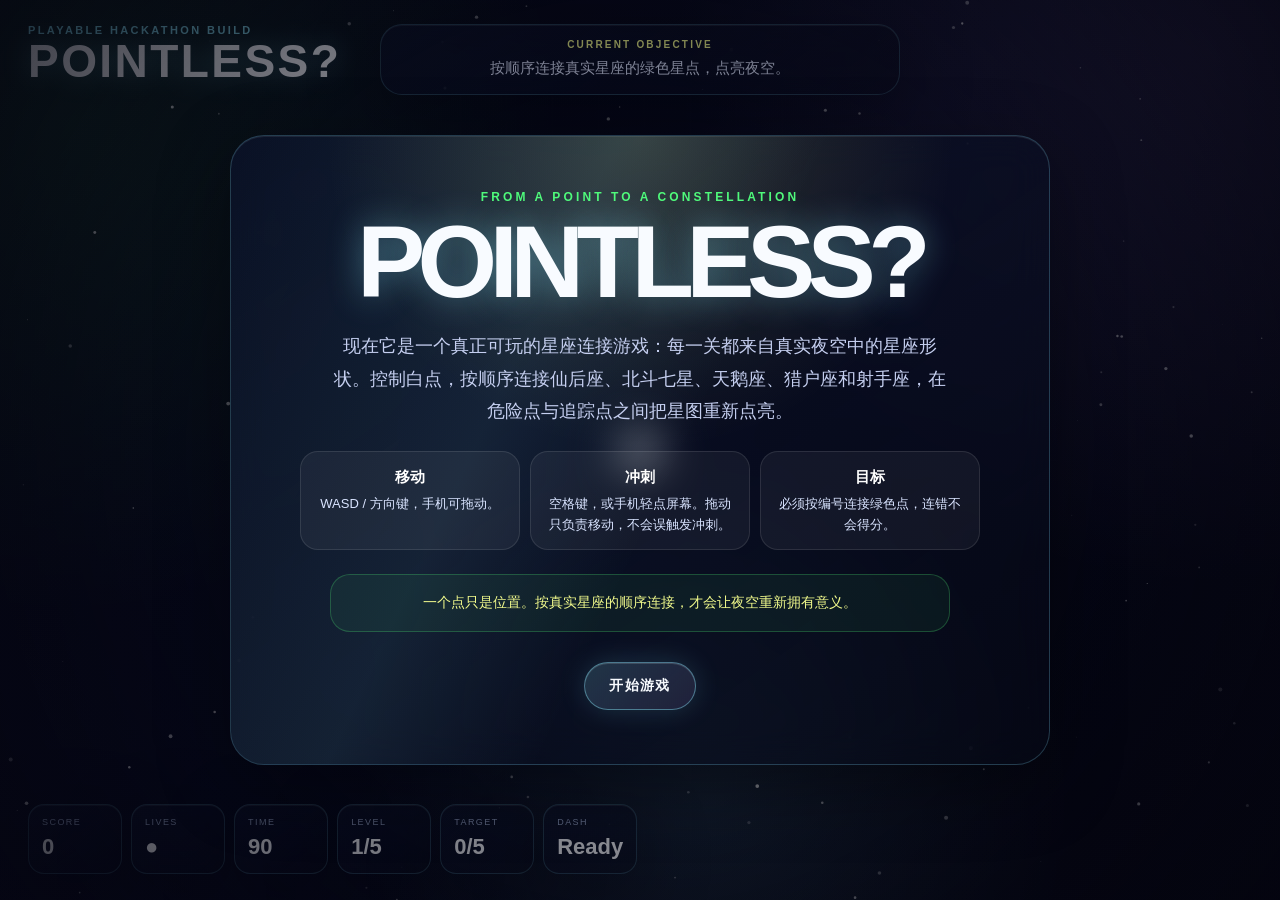
==== commit 345f5af2: "Fix overlapping Cygnus level targets" ====
--- a/point-game/index.html
+++ b/point-game/index.html
@@ -688,9 +688,11 @@
           { x: 0.50, y: 0.42, label: 'Sadr' },
           { x: 0.50, y: 0.78, label: 'Albireo' },
           { x: 0.22, y: 0.46, label: 'Gienah' },
-          { x: 0.78, y: 0.38, label: 'Delta Cygni' }
+          { x: 0.78, y: 0.38, label: 'Delta Cygni' },
+          { x: 0.39, y: 0.43, label: 'Wing Junction' },
+          { x: 0.61, y: 0.40, label: 'Wing Junction' }
         ],
-        path: [0, 1, 2, 1, 3, 1, 4]
+        path: [0, 1, 2, 5, 3, 6, 4]
       },
       {
         name: '猎户座',
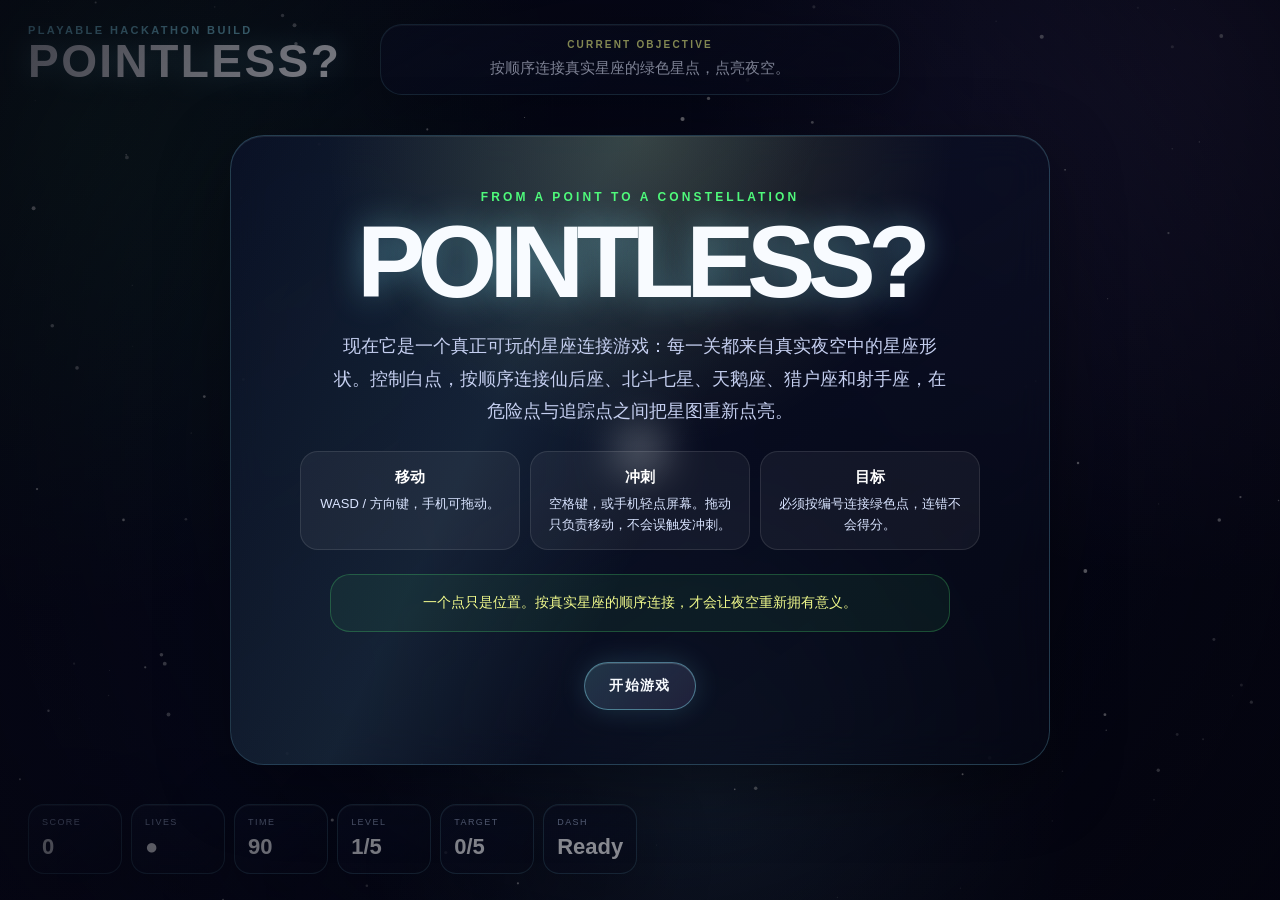
==== commit 3c604918: "Add level retry on wrong target and hazard" ====
--- a/point-game/index.html
+++ b/point-game/index.html
@@ -589,7 +589,7 @@
         </div>
         <div class="quote">你不是为了成为最大的点，而是为了照着真实星图找到正确的连接。</div>
         <div class="button-row">
-          <button class="restart-button" id="restartButton">重新开始</button>
+          <button class="restart-button" id="restartButton">重新开启本关</button>
           <button class="ghost-button" id="backButton">回到开场</button>
         </div>
       </div>
@@ -757,6 +757,8 @@
       lastTime: 0,
       toastTimer: 0,
       levelFlash: 0,
+      retryLevelIndex: 0,
+      retryReason: '',
       player: {
         x: 0,
         y: 0,
@@ -926,6 +928,8 @@
       state.particles = [];
       state.toastTimer = 0;
       state.levelFlash = 0;
+      state.retryLevelIndex = 0;
+      state.retryReason = '';
       const player = state.player;
       player.x = window.innerWidth / 2;
       player.y = window.innerHeight / 2;
@@ -1041,6 +1045,20 @@
       state.levelFlash = 1;
     }
 
+    function resetCurrentLevel() {
+      clearInput();
+      state.mode = 'playing';
+      state.lives = 1;
+      state.targetIndex = 0;
+      state.links = [];
+      state.particles = [];
+      state.toastTimer = 0;
+      state.levelFlash = 0;
+      loadLevel(state.retryLevelIndex || state.levelIndex || 0);
+      updateHud();
+      showToast('重新开启本关，从 1 号星点开始');
+    }
+
     function completeLevel() {
       const level = levels[state.levelIndex];
       const bonus = 450 + state.levelIndex * 250 + Math.ceil(state.timeLeft) * 3;
@@ -1056,13 +1074,20 @@
       loadLevel(state.levelIndex + 1);
     }
 
+    function failCurrentLevel(reason) {
+      if (state.mode === 'ended') return;
+      state.retryLevelIndex = state.levelIndex;
+      state.retryReason = reason;
+      clearInput();
+      endGame(false, reason);
+    }
+
     function collectTarget(target, now) {
       if (target.done) return;
       const expected = state.targets[state.targetIndex];
       if (target !== expected) {
-        showToast(`先连接 ${expected.label}`);
-        state.score = Math.max(0, state.score - 20);
-        createBurst(target.x, target.y, colors.red, 12, 0.7);
+        createBurst(target.x, target.y, colors.red, 26, 1);
+        failCurrentLevel(`顺序错了：要先碰 ${expected.label}，不能先碰 ${target.label}`);
         return;
       }
       target.done = true;
@@ -1095,12 +1120,11 @@
       shell.classList.remove('shake');
       void shell.offsetWidth;
       shell.classList.add('shake');
-      const message = source.type === 'enemy' ? '追踪星点撞上你了，点击重新开始再试一次' : '危险星点干扰了连线，点击重新开始再试一次';
+      const message = source.type === 'enemy' ? '追踪星点撞上你了，重新开启本关再试一次' : '危险星点干扰了连线，重新开启本关再试一次';
       showToast(message);
       if (state.lives <= 0) {
         state.lives = 0;
-        clearInput();
-        endGame(false);
+        failCurrentLevel(message);
       }
     }
 
@@ -1455,7 +1479,7 @@
       state.toastTimer = 1.5;
     }
 
-    function endGame(won) {
+    function endGame(won, reason = '') {
       if (state.mode === 'ended') return;
       state.mode = 'ended';
       const completedLevels = won ? levels.length : state.levelIndex;
@@ -1465,13 +1489,12 @@
       finalLevel.textContent = `${completedLevels}/${levels.length}`;
       finalConnected.textContent = state.connectedCount;
       bestScore.textContent = state.best;
-      endKicker.textContent = won ? 'Constellation Complete' : 'Run Failed';
+      endKicker.textContent = won ? 'Constellation Complete' : 'Level Retry';
       endTitle.textContent = won ? 'Meaning' : 'Try Again';
+      restartButton.textContent = won ? '重新开始' : '重新开启本关';
       resultText.textContent = won
         ? '你点亮了仙后座、北斗七星、天鹅座、猎户座和射手座：一个点最终重新描出了真实夜空。'
-        : state.connectedCount >= 12
-          ? '差一点就能点亮完整星图。你已经找到真实星座的连接节奏了。'
-          : '这次星图还不够稳定。下一局先看绿色编号和幽灵线，再用冲刺穿过危险。';
+        : `${reason || '这一关的连接失败了。'} 按正确顺序从 1 号星点重新开始本关。`;
       endOverlay.classList.remove('is-hidden');
       updateHud();
     }
@@ -1592,8 +1615,22 @@
       action();
     }
 
+    function retryFromOverlay() {
+      suppressInputUntil = performance.now() + 450;
+      clearInput();
+      hideOverlayInstantly(endOverlay);
+      hideOverlayInstantly(startOverlay);
+      if (state.retryReason) {
+        resetCurrentLevel();
+        state.retryReason = '';
+      } else {
+        startGame();
+      }
+      resetPlayerToCurrentLevel();
+    }
+
     startButton.addEventListener('click', (event) => handleMenuButton(event, startGame));
-    restartButton.addEventListener('click', (event) => handleMenuButton(event, startGame));
+    restartButton.addEventListener('click', (event) => handleMenuButton(event, retryFromOverlay));
     [startButton, restartButton, backButton].forEach((button) => {
       ['touchstart', 'touchmove', 'touchend', 'mousedown', 'mouseup'].forEach((type) => {
         button.addEventListener(type, (event) => {
@@ -1604,6 +1641,7 @@
     backButton.addEventListener('click', (event) => handleMenuButton(event, () => {
       clearInput();
       state.mode = 'ready';
+      state.retryReason = '';
       hideOverlayInstantly(endOverlay);
       startOverlay.classList.remove('is-hidden');
     }));
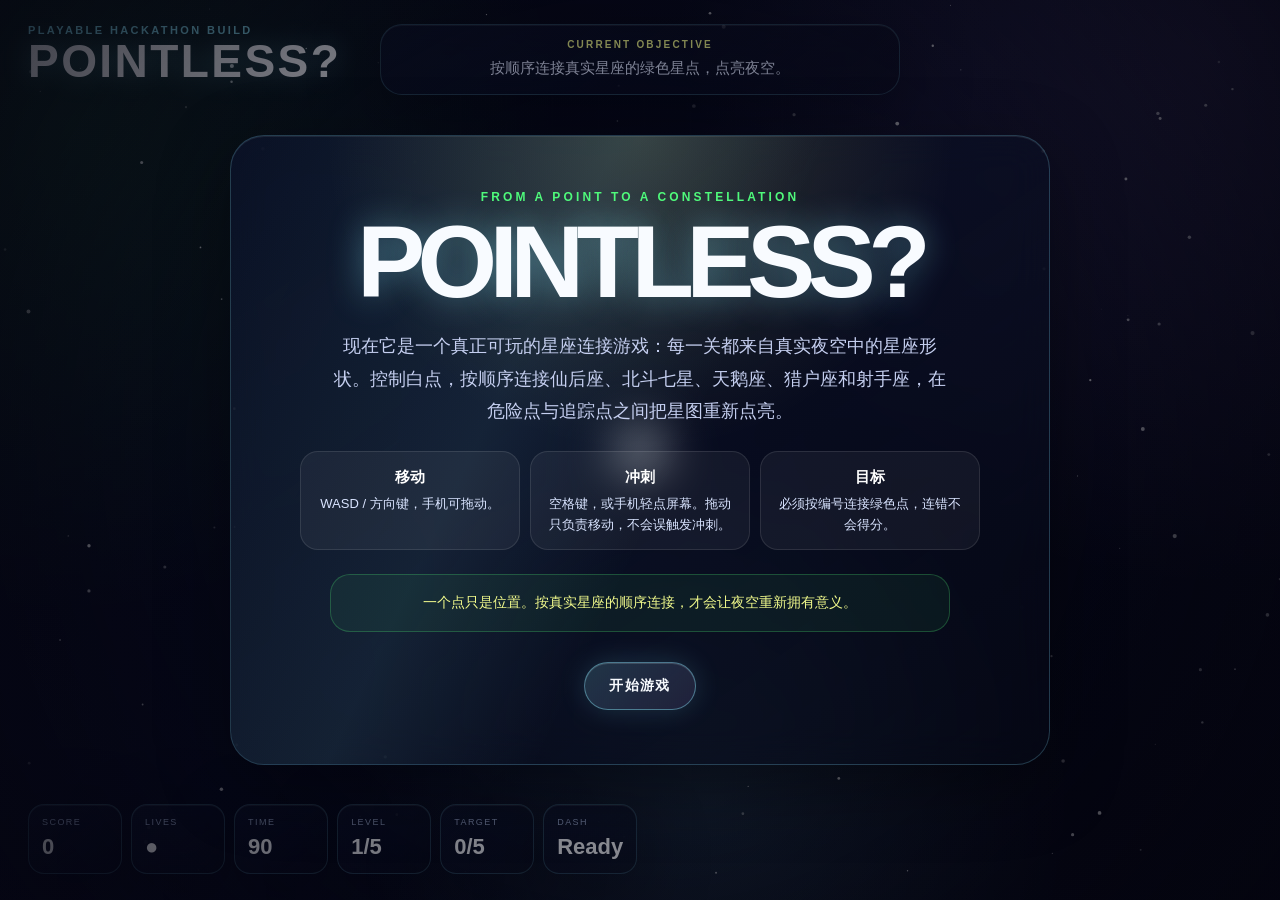
==== commit 8db0228d: "Fix render loop crash after hazard restart" ====
--- a/point-game/index.html
+++ b/point-game/index.html
@@ -903,16 +903,18 @@
       for (let i = 0; i < amount; i += 1) {
         const angle = Math.random() * Math.PI * 2;
         const speed = rand(0.8, 4.4) * force;
-        state.particles.push({
+        const particle = {
           x,
           y,
           vx: Math.cos(angle) * speed,
           vy: Math.sin(angle) * speed,
           radius: rand(1.1, 3.7),
           life: rand(0.45, 0.95),
-          maxLife: 1,
+          maxLife: 0,
           color
-        });
+        };
+        particle.maxLife = particle.life;
+        state.particles.push(particle);
       }
     }
 
@@ -1231,6 +1233,7 @@
 
     function updateParticles(delta) {
       state.particles = state.particles.filter((particle) => {
+        if (!Number.isFinite(particle.life) || !Number.isFinite(particle.maxLife) || particle.maxLife <= 0) return false;
         particle.x += particle.vx * delta * 60;
         particle.y += particle.vy * delta * 60;
         particle.vx *= 0.985;
@@ -1271,18 +1274,19 @@
     }
 
     function drawGlowCircle(x, y, radius, color, alpha = 1) {
-      const safeAlpha = clamp(alpha, 0, 1);
+      const safeAlpha = clamp(Number.isFinite(alpha) ? alpha : 0, 0, 1);
+      const safeColor = color || '#ffffff';
       const hexAlpha = Math.floor(safeAlpha * 190).toString(16).padStart(2, '0');
       const gradient = ctx.createRadialGradient(x, y, 0, x, y, radius * 4.2);
-      gradient.addColorStop(0, color);
-      gradient.addColorStop(0.18, color + hexAlpha);
-      gradient.addColorStop(1, color + '00');
+      gradient.addColorStop(0, safeColor);
+      gradient.addColorStop(0.18, safeColor + hexAlpha);
+      gradient.addColorStop(1, safeColor + '00');
       ctx.fillStyle = gradient;
       ctx.beginPath();
       ctx.arc(x, y, radius * 4.2, 0, Math.PI * 2);
       ctx.fill();
       ctx.globalAlpha = safeAlpha;
-      ctx.fillStyle = color;
+      ctx.fillStyle = safeColor;
       ctx.beginPath();
       ctx.arc(x, y, radius, 0, Math.PI * 2);
       ctx.fill();
@@ -1410,15 +1414,17 @@
     }
 
     function drawParticles() {
+      ctx.save();
       state.particles.forEach((particle) => {
-        const alpha = Math.max(0, particle.life / particle.maxLife);
-        ctx.globalAlpha = alpha;
+        const alpha = Number.isFinite(particle.life / particle.maxLife) ? clamp(particle.life / particle.maxLife, 0, 1) : 0;
         drawGlowCircle(particle.x, particle.y, particle.radius, particle.color, alpha);
       });
+      ctx.restore();
       ctx.globalAlpha = 1;
     }
 
     function drawPlayer(now) {
+      if (state.mode !== 'playing' && state.mode !== 'ready') return;
       const player = state.player;
       const invincible = now < player.invincibleUntil || player.dashTime > 0;
       const blink = invincible ? 0.55 + Math.sin(now / 65) * 0.26 : 1;
@@ -1453,23 +1459,41 @@
     }
 
     function draw(delta, now) {
-      drawBackground(delta);
-      drawTemplatePath();
-      drawPath();
-      drawTargets();
-      drawEnergies();
-      drawHazards(now);
-      drawEnemies();
-      drawParticles();
-      drawPlayer(now);
-      drawLevelFlash();
+      try {
+        ctx.globalAlpha = 1;
+        drawBackground(delta);
+        drawTemplatePath();
+        drawPath();
+        drawTargets();
+        drawEnergies();
+        drawHazards(now);
+        drawEnemies();
+        drawParticles();
+        drawPlayer(now);
+        drawLevelFlash();
+        ctx.globalAlpha = 1;
+      } catch (error) {
+        ctx.globalAlpha = 1;
+        state.particles = [];
+        drawBackground(delta);
+        drawTargets();
+        drawPlayer(now);
+      }
     }
 
     function loop(now) {
       const delta = Math.min(0.033, (now - state.lastTime) / 1000 || 0.016);
       state.lastTime = now;
-      update(delta, now);
-      draw(delta, now);
+      try {
+        update(delta, now);
+        draw(delta, now);
+      } catch (error) {
+        ctx.globalAlpha = 1;
+        state.particles = [];
+        drawBackground(delta);
+        drawTargets();
+        drawPlayer(now);
+      }
       requestAnimationFrame(loop);
     }
 
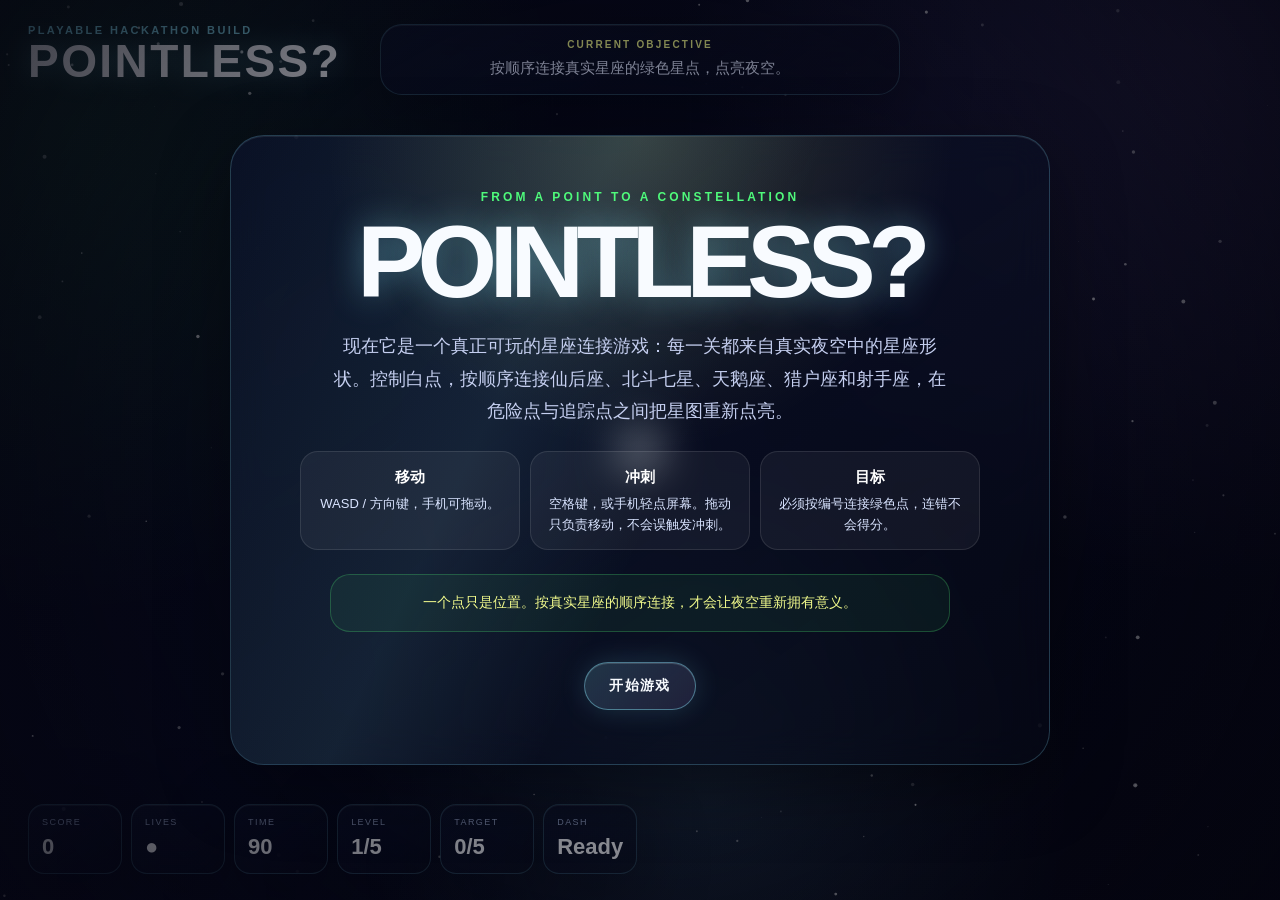
==== commit 57617d93: "Fix all overlapping constellation targets" ====
--- a/point-game/index.html
+++ b/point-game/index.html
@@ -685,12 +685,12 @@
         timeBonus: 18,
         stars: [
           { x: 0.50, y: 0.18, label: 'Deneb' },
-          { x: 0.50, y: 0.42, label: 'Sadr' },
+          { x: 0.50, y: 0.38, label: 'Sadr' },
           { x: 0.50, y: 0.78, label: 'Albireo' },
-          { x: 0.22, y: 0.46, label: 'Gienah' },
-          { x: 0.78, y: 0.38, label: 'Delta Cygni' },
-          { x: 0.39, y: 0.43, label: 'Wing Junction' },
-          { x: 0.61, y: 0.40, label: 'Wing Junction' }
+          { x: 0.18, y: 0.47, label: 'Gienah' },
+          { x: 0.82, y: 0.37, label: 'Delta Cygni' },
+          { x: 0.33, y: 0.47, label: 'Left Wing Bend' },
+          { x: 0.67, y: 0.38, label: 'Right Wing Bend' }
         ],
         path: [0, 1, 2, 5, 3, 6, 4]
       },
@@ -704,16 +704,18 @@
         energy: 8,
         timeBonus: 20,
         stars: [
-          { x: 0.28, y: 0.22, label: 'Betelgeuse' },
-          { x: 0.70, y: 0.25, label: 'Bellatrix' },
-          { x: 0.62, y: 0.76, label: 'Rigel' },
-          { x: 0.30, y: 0.72, label: 'Saiph' },
-          { x: 0.42, y: 0.47, label: 'Alnitak' },
+          { x: 0.25, y: 0.20, label: 'Betelgeuse' },
+          { x: 0.73, y: 0.24, label: 'Bellatrix' },
+          { x: 0.65, y: 0.78, label: 'Rigel' },
+          { x: 0.27, y: 0.74, label: 'Saiph' },
+          { x: 0.38, y: 0.46, label: 'Alnitak' },
           { x: 0.50, y: 0.50, label: 'Alnilam' },
-          { x: 0.58, y: 0.53, label: 'Mintaka' },
-          { x: 0.49, y: 0.64, label: 'M42' }
+          { x: 0.63, y: 0.54, label: 'Mintaka' },
+          { x: 0.49, y: 0.68, label: 'M42' },
+          { x: 0.74, y: 0.65, label: 'Hunter Arm' },
+          { x: 0.39, y: 0.61, label: 'Sword Guard' }
         ],
-        path: [0, 1, 6, 5, 4, 3, 2, 6, 5, 7]
+        path: [0, 1, 6, 5, 4, 3, 2, 8, 9, 7]
       },
       {
         name: '射手座',
@@ -725,16 +727,19 @@
         energy: 7,
         timeBonus: 22,
         stars: [
-          { x: 0.28, y: 0.70, label: 'Kaus Australis' },
-          { x: 0.28, y: 0.46, label: 'Kaus Media' },
-          { x: 0.38, y: 0.25, label: 'Kaus Borealis' },
-          { x: 0.62, y: 0.32, label: 'Phi Sgr' },
-          { x: 0.72, y: 0.50, label: 'Nunki' },
-          { x: 0.58, y: 0.72, label: 'Ascella' },
-          { x: 0.13, y: 0.42, label: 'Alnasl' },
-          { x: 0.85, y: 0.62, label: 'Tau Sgr' }
+          { x: 0.25, y: 0.72, label: 'Kaus Australis' },
+          { x: 0.31, y: 0.46, label: 'Kaus Media' },
+          { x: 0.40, y: 0.22, label: 'Kaus Borealis' },
+          { x: 0.64, y: 0.30, label: 'Phi Sgr' },
+          { x: 0.76, y: 0.50, label: 'Nunki' },
+          { x: 0.60, y: 0.74, label: 'Ascella' },
+          { x: 0.09, y: 0.40, label: 'Alnasl' },
+          { x: 0.92, y: 0.69, label: 'Tau Sgr' },
+          { x: 0.43, y: 0.56, label: 'Kaus Trail' },
+          { x: 0.92, y: 0.48, label: 'Nunki Trail' },
+          { x: 0.72, y: 0.88, label: 'Ascella Trail' }
         ],
-        path: [6, 1, 2, 3, 4, 7, 5, 0, 1, 4, 5]
+        path: [6, 1, 2, 3, 4, 7, 5, 0, 8, 9, 10]
       }
     ];
 
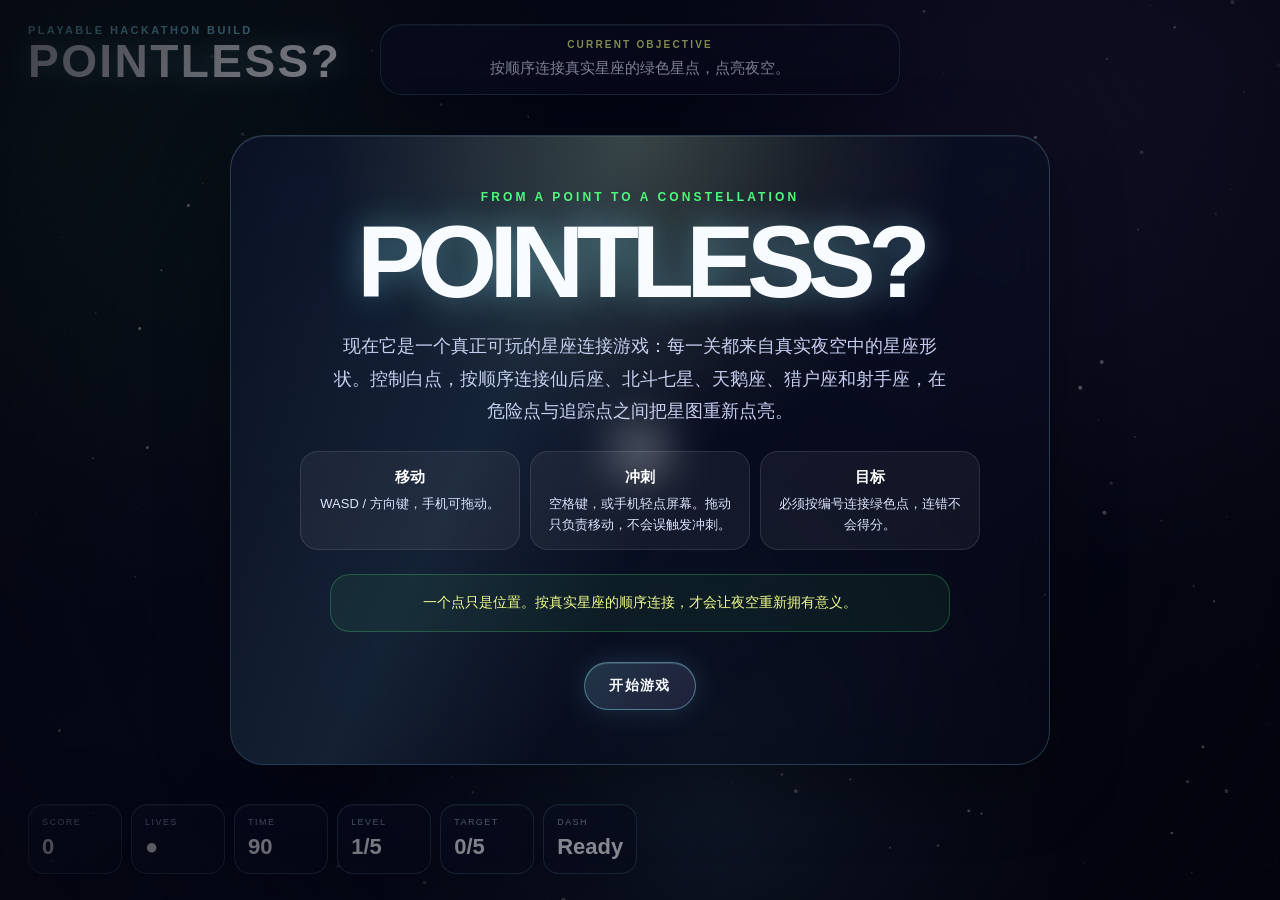
==== commit bfa0ae6f: "Update final completion slogan" ====
--- a/point-game/index.html
+++ b/point-game/index.html
@@ -1522,7 +1522,7 @@
       endTitle.textContent = won ? 'Meaning' : 'Try Again';
       restartButton.textContent = won ? '重新开始' : '重新开启本关';
       resultText.textContent = won
-        ? '你点亮了仙后座、北斗七星、天鹅座、猎户座和射手座：一个点最终重新描出了真实夜空。'
+        ? '如果你为一点星光驻足，整片星空就会为你连成心跳。'
         : `${reason || '这一关的连接失败了。'} 按正确顺序从 1 号星点重新开始本关。`;
       endOverlay.classList.remove('is-hidden');
       updateHud();
